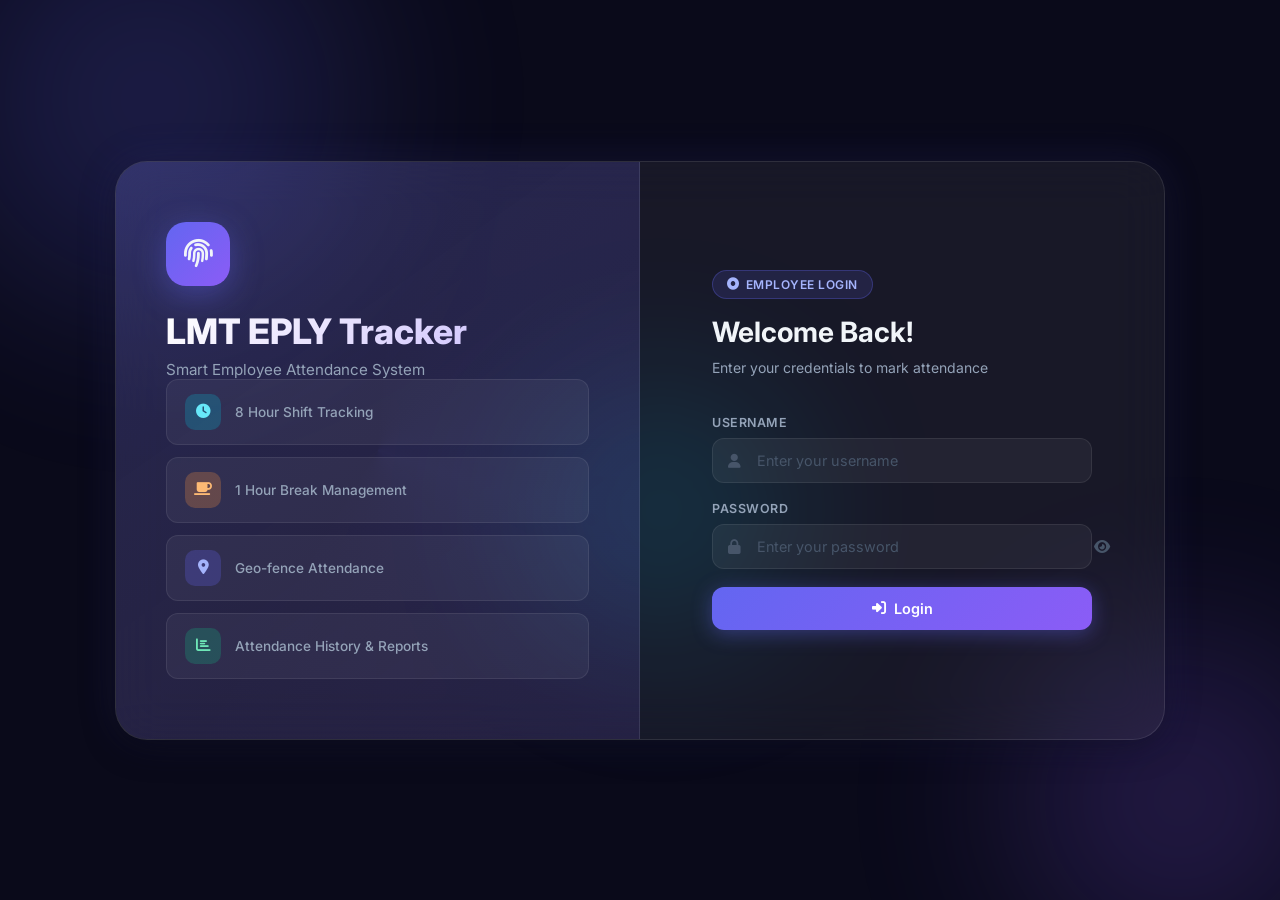
==== frontend/admin-panel.html @ 4c21ff65 "Initial commit" ====
<!DOCTYPE html>
<html lang="en">
<head>
    <meta charset="UTF-8">
    <meta name="viewport" content="width=device-width, initial-scale=1.0">
    <title>Admin Panel — LMT EPLY Tracker</title>
    <link rel="stylesheet" href="css/style.css">
    <link rel="stylesheet" href="https://cdnjs.cloudflare.com/ajax/libs/font-awesome/6.4.0/css/all.min.css">
</head>
<body class="dashboard-body">
<div class="bg-orbs"><div class="orb orb-1"></div><div class="orb orb-2"></div><div class="orb orb-3"></div></div>

<nav class="navbar">
    <div class="nav-brand">
        <div class="nav-brand-icon"><i class="fas fa-fingerprint"></i></div>
        <span>LMT EPLY Tracker</span>
    </div>
    <div class="nav-center" style="display:flex; gap:8px;">
        <a href="employee-view.html" class="nav-tab-btn">👤 My Attendance</a>
        <span class="nav-tab-btn active">⚙️ Admin Panel</span>
    </div>
    <div class="nav-right">
        <span id="adminNavName" style="color:#a5b4fc; font-size:0.85rem; font-weight:600;"></span>
        <button class="btn-logout" onclick="adminLogout()"><i class="fas fa-arrow-right-from-bracket"></i> Logout</button>
    </div>
</nav>

<div class="dashboard-container">

    <!-- Tabs -->
    <div class="tab-bar">
        <button class="tab-btn active" onclick="switchTab('live')"><i class="fas fa-circle-dot"></i> Live Attendance</button>
        <button class="tab-btn" onclick="switchTab('violations')"><i class="fas fa-triangle-exclamation"></i> Break Violations</button>
        <button class="tab-btn" onclick="switchTab('leaves')"><i class="fas fa-calendar-check"></i> Leave Requests</button>
        <button class="tab-btn" onclick="switchTab('office')"><i class="fas fa-location-dot"></i> Office Location</button>
    </div>

    <!-- ── LIVE ATTENDANCE ── -->
    <div id="tab-live" class="tab-content active">
        <div class="admin-summary-grid" id="liveSummary">
            <div class="admin-stat-card green"><div class="asn" id="livePresent">0</div><div class="asl">Present</div></div>
            <div class="admin-stat-card orange"><div class="asn" id="liveBreak">0</div><div class="asl">On Break</div></div>
            <div class="admin-stat-card red"><div class="asn" id="liveAbsent">0</div><div class="asl">Absent</div></div>
            <div class="admin-stat-card blue"><div class="asn" id="liveLeave">0</div><div class="asl">On Leave</div></div>
        </div>

        <div class="admin-sections">
            <div class="admin-section">
                <h4><span class="dot green"></span> Present (<span id="presentCount">0</span>)</h4>
                <div id="presentList" class="emp-list"></div>
            </div>
            <div class="admin-section">
                <h4><span class="dot orange"></span> On Break (<span id="breakCount">0</span>)</h4>
                <div id="breakList" class="emp-list"></div>
            </div>
            <div class="admin-section">
                <h4><span class="dot red"></span> Absent (<span id="absentCount">0</span>)</h4>
                <div id="absentList" class="emp-list"></div>
            </div>
        </div>
        <button class="btn-refresh" onclick="loadLive()"><i class="fas fa-rotate"></i> Refresh</button>
    </div>

    <!-- ── BREAK VIOLATIONS ── -->
    <div id="tab-violations" class="tab-content">
        <div style="display:flex; align-items:center; gap:12px; margin-bottom:20px; flex-wrap:wrap;">
            <label style="color:var(--text-muted); font-size:0.875rem;">Last:</label>
            <select id="violDays" onchange="loadViolations()" style="padding:8px 14px; background:var(--bg-card); border:1px solid var(--glass-border); border-radius:10px; color:var(--text); font-family:inherit;">
                <option value="7">7 days</option>
                <option value="15">15 days</option>
                <option value="30">30 days</option>
            </select>
            <span id="violCount" style="color:var(--text-muted); font-size:0.85rem;"></span>
        </div>
        <div id="violationsList"></div>
    </div>

    <!-- ── LEAVE REQUESTS ── -->
    <div id="tab-leaves" class="tab-content">
        <div style="display:flex; gap:10px; margin-bottom:20px; flex-wrap:wrap;">
            <button class="leave-filter-btn active" onclick="filterLeaves('pending', this)">Pending</button>
            <button class="leave-filter-btn" onclick="filterLeaves('approved', this)">Approved</button>
            <button class="leave-filter-btn" onclick="filterLeaves('rejected', this)">Rejected</button>
        </div>
        <div id="leavesList"></div>
    </div>

    <!-- ── OFFICE LOCATION ── -->
    <div id="tab-office" class="tab-content">
        <div class="office-form-card">
            <h3><i class="fas fa-location-dot" style="color:#a5b4fc;"></i> Office Location Set Karo</h3>
            <p style="color:var(--text-muted); font-size:0.875rem; margin-bottom:20px;">
                Employees sirf is location ke <strong>100 meter</strong> ke andar login kar payenge.
            </p>
            <div id="currentOffice" style="margin-bottom:20px;"></div>
            <div class="input-group">
                <label class="input-label">Office Name</label>
                <div class="input-wrap"><i class="fas fa-building"></i><input type="text" id="officeName" value="Main Office"></div>
            </div>
            <div style="display:grid; grid-template-columns:1fr 1fr; gap:14px;">
                <div class="input-group">
                    <label class="input-label">Latitude</label>
                    <div class="input-wrap"><i class="fas fa-map-pin"></i><input type="number" step="any" id="officeLat" placeholder="28.6139"></div>
                </div>
                <div class="input-group">
                    <label class="input-label">Longitude</label>
                    <div class="input-wrap"><i class="fas fa-map-pin"></i><input type="number" step="any" id="officeLon" placeholder="77.2090"></div>
                </div>
            </div>
            <div class="input-group">
                <label class="input-label">Radius (meters)</label>
                <div class="input-wrap"><i class="fas fa-circle-dot"></i><input type="number" id="officeRadius" value="100"></div>
            </div>
            <div style="display:flex; gap:12px; flex-wrap:wrap;">
                <button class="btn-primary" style="width:auto; padding:12px 24px;" onclick="useMyLocation()">
                    <i class="fas fa-location-crosshairs"></i> Meri Location Use Karo
                </button>
                <button class="btn-primary" style="width:auto; padding:12px 24px; background:linear-gradient(135deg,#10b981,#059669);" onclick="saveOffice()">
                    <i class="fas fa-floppy-disk"></i> Save Karo
                </button>
            </div>
        </div>
    </div>

</div>

<script src="js/app.js"></script>
<script>
window.addEventListener('DOMContentLoaded', async () => {
    try {
        const auth = await apiCall('/auth/check/');
        if (!auth.authenticated) {
            window.location.href = 'login.html';
            return;
        }
        if (!auth.is_admin) {
            window.location.href = 'dashboard.html';
            return;
        }
        // Show admin name in navbar
        const navName = document.getElementById('adminNavName');
        if (navName) navName.textContent = auth.user.name || 'Admin';
        
        loadLive();
        loadOffice();
    } catch (e) {
        console.error('Admin panel init error:', e);
        window.location.href = 'login.html';
    }
});

function switchTab(name, clickedBtn) {
    document.querySelectorAll('.tab-btn').forEach(b => b.classList.remove('active'));
    document.querySelectorAll('.tab-content').forEach(c => c.classList.remove('active'));
    document.getElementById(`tab-${name}`).classList.add('active');
    clickedBtn.classList.add('active');
    if (name === 'violations') loadViolations();
    if (name === 'leaves') loadLeaves('pending');
}

// ── LIVE ──────────────────────────────────────────────────────────────────────
async function loadLive() {
    try {
        const d = await apiCall('/attendance/live/');
        document.getElementById('livePresent').textContent = d.summary.present;
        document.getElementById('liveBreak').textContent   = d.summary.on_break;
        document.getElementById('liveAbsent').textContent  = d.summary.absent;
        document.getElementById('liveLeave').textContent   = d.summary.on_leave;

        renderEmpList('presentList', 'presentCount', d.present, 'present');
        renderEmpList('breakList',   'breakCount',   d.on_break, 'break');
        renderEmpList('absentList',  'absentCount',  d.absent,  'absent');
    } catch (e) { showToast('Live data load failed.', 'error'); }
}

function renderEmpList(listId, countId, arr, type) {
    document.getElementById(countId).textContent = arr.length;
    const el = document.getElementById(listId);
    if (!arr.length) { el.innerHTML = '<div class="emp-empty">Koi nahi</div>'; return; }
    el.innerHTML = arr.map(e => `
        <div class="emp-chip">
            <div class="emp-avatar">${e.name.charAt(0)}</div>
            <div class="emp-info">
                <span class="emp-name">${e.name}</span>
                <span class="emp-meta">${e.employee_id} · ${e.department || '—'}</span>
            </div>
            ${type === 'present' ? `<span class="emp-time">${e.login_time}</span>` : ''}
            ${type === 'break' ? `<span class="emp-time" style="color:#fdba74;">${e.break_type === 'geo' ? '📍 Geo' : '✋ Manual'}</span>` : ''}
            ${e.break_violation ? `<span class="viol-tag">+${e.violation_minutes}m</span>` : ''}
        </div>
    `).join('');
}

// ── VIOLATIONS ────────────────────────────────────────────────────────────────
async function loadViolations() {
    const days = document.getElementById('violDays').value;
    try {
        const d = await apiCall(`/violations/?days=${days}`);
        document.getElementById('violCount').textContent = `${d.total} violations found`;
        const el = document.getElementById('violationsList');
        if (!d.violations.length) {
            el.innerHTML = '<div class="empty-state"><i class="fas fa-check-circle"></i><p>Koi violation nahi!</p></div>';
            return;
        }
        el.innerHTML = d.violations.map(v => `
            <div class="viol-card">
                <div class="viol-header">
                    <div>
                        <span class="viol-name">${v.employee}</span>
                        <span class="viol-meta">${v.employee_id} · ${v.department}</span>
                    </div>
                    <div style="text-align:right;">
                        <div class="viol-date">${new Date(v.date).toLocaleDateString('en-IN',{day:'2-digit',month:'short'})}</div>
                        <div class="viol-excess">+${v.excess_minutes} min extra</div>
                    </div>
                </div>
                <div class="viol-breaks">
                    ${v.breaks.map(b => `
                        <span class="break-chip ${b.type === 'geo' ? 'geo' : ''}">
                            ${b.start} – ${b.end} (${Math.round(b.duration)}m) ${b.type === 'geo' ? '📍' : '✋'}
                        </span>
                    `).join('')}
                </div>
            </div>
        `).join('');
    } catch { showToast('Violations load failed.', 'error'); }
}

// ── LEAVES ────────────────────────────────────────────────────────────────────
async function loadLeaves(status) {
    try {
        const d = await apiCall(`/leave/admin/?status=${status}`);
        const el = document.getElementById('leavesList');
        if (!d.leaves.length) {
            el.innerHTML = '<div class="empty-state"><i class="fas fa-calendar-xmark"></i><p>Koi leave request nahi.</p></div>';
            return;
        }
        el.innerHTML = d.leaves.map(l => `
            <div class="leave-admin-card">
                <div class="leave-admin-info">
                    <div class="emp-avatar">${l.employee.charAt(0)}</div>
                    <div>
                        <div class="emp-name">${l.employee} <span style="color:var(--text-dim); font-size:0.78rem;">${l.employee_id}</span></div>
                        <div class="emp-meta">${l.department} · Applied: ${l.applied_on}</div>
                    </div>
                </div>
                <div class="leave-admin-details">
                    <span class="leave-type-badge">${{casual:'Casual',sick:'Sick',earned:'Earned',unpaid:'Unpaid'}[l.leave_type]}</span>
                    <span class="leave-dates">${l.from_date} → ${l.to_date} (${l.total_days}d)</span>
                    <span class="leave-reason">"${l.reason}"</span>
                </div>
                ${status === 'pending' ? `
                <div class="leave-admin-actions">
                    <button class="btn-approve" onclick="actionLeave(${l.id}, 'approved')"><i class="fas fa-check"></i> Approve</button>
                    <button class="btn-reject"  onclick="actionLeave(${l.id}, 'rejected')"><i class="fas fa-xmark"></i> Reject</button>
                </div>` : `<span class="badge badge-${l.status === 'approved' ? 'present' : 'absent'}">${l.status}</span>`}
            </div>
        `).join('');
    } catch { showToast('Leaves load failed.', 'error'); }
}

function filterLeaves(status, btn) {
    document.querySelectorAll('.leave-filter-btn').forEach(b => b.classList.remove('active'));
    btn.classList.add('active');
    loadLeaves(status);
}

async function actionLeave(id, action) {
    try {
        await apiCall(`/leave/${id}/action/`, 'POST', { action });
        showToast(`Leave ${action}!`, action === 'approved' ? 'success' : 'warning');
        loadLeaves('pending');
    } catch (e) { showToast(e.error || 'Action failed.', 'error'); }
}

// ── OFFICE ────────────────────────────────────────────────────────────────────
async function loadOffice() {
    try {
        const d = await apiCall('/geo/office/');
        if (d.office) {
            document.getElementById('currentOffice').innerHTML = `
                <div class="current-office-info">
                    <i class="fas fa-location-dot"></i>
                    <span><strong>${d.office.name}</strong> — ${d.office.latitude.toFixed(4)}, ${d.office.longitude.toFixed(4)} (${d.office.radius_meters}m)</span>
                </div>`;
            document.getElementById('officeLat').value = d.office.latitude;
            document.getElementById('officeLon').value = d.office.longitude;
            document.getElementById('officeRadius').value = d.office.radius_meters;
            document.getElementById('officeName').value = d.office.name;
        }
    } catch {}
}

async function useMyLocation() {
    try {
        const pos = await getPosition();
        document.getElementById('officeLat').value = pos.coords.latitude.toFixed(6);
        document.getElementById('officeLon').value = pos.coords.longitude.toFixed(6);
        showToast('📍 Current location set!', 'success');
    } catch { showToast('GPS permission do.', 'error'); }
}

async function saveOffice() {
    const payload = {
        name: document.getElementById('officeName').value,
        latitude: document.getElementById('officeLat').value,
        longitude: document.getElementById('officeLon').value,
        radius_meters: document.getElementById('officeRadius').value,
    };
    if (!payload.latitude || !payload.longitude) { showToast('Coordinates required!', 'error'); return; }
    try {
        await apiCall('/geo/office/', 'POST', payload);
        showToast('Office location saved!', 'success');
        loadOffice();
    } catch (e) { showToast(e.error || 'Save failed.', 'error'); }
}

async function adminLogout() {
    await apiCall('/auth/logout/', 'POST').catch(() => {});
    window.location.href = 'login.html';
}
</script>
</body>
</html>
---- frontend/css/style.css ----
/* ─────────────────────────────────────────
   ROOT VARIABLES & RESET
───────────────────────────────────────── */
@import url('https://fonts.googleapis.com/css2?family=Inter:wght@300;400;500;600;700;800&display=swap');

* {
    margin: 0;
    padding: 0;
    box-sizing: border-box;
}

:root {
    --primary: #6366f1;
    --primary-glow: rgba(99,102,241,0.4);
    --secondary: #8b5cf6;
    --accent: #06b6d4;
    --success: #10b981;
    --warning: #f59e0b;
    --danger: #f43f5e;
    --orange: #fb923c;

    --bg-dark: #0a0a1a;
    --bg-card: rgba(255,255,255,0.04);
    --bg-card-hover: rgba(255,255,255,0.07);
    --glass: rgba(255,255,255,0.06);
    --glass-border: rgba(255,255,255,0.1);

    --text: #f1f5f9;
    --text-muted: #94a3b8;
    --text-dim: #475569;

    --radius: 16px;
    --radius-lg: 24px;
    --radius-xl: 32px;
    --shadow-glow: 0 0 40px rgba(99,102,241,0.15);
    --shadow-card: 0 8px 32px rgba(0,0,0,0.4);
    --transition: all 0.3s cubic-bezier(0.4,0,0.2,1);
}

body {
    font-family: 'Inter', sans-serif;
    background: var(--bg-dark);
    color: var(--text);
    min-height: 100vh;
    overflow-x: hidden;
}

/* ─────────────────────────────────────────
   ANIMATED BACKGROUND
───────────────────────────────────────── */
.bg-orbs {
    position: fixed;
    inset: 0;
    pointer-events: none;
    z-index: 0;
    overflow: hidden;
}

.orb {
    position: absolute;
    border-radius: 50%;
    filter: blur(80px);
    opacity: 0.25;
    animation: drift 12s ease-in-out infinite alternate;
}

.orb-1 {
    width: 500px; height: 500px;
    background: radial-gradient(circle, #6366f1, transparent);
    top: -150px; left: -100px;
    animation-delay: 0s;
}
.orb-2 {
    width: 400px; height: 400px;
    background: radial-gradient(circle, #8b5cf6, transparent);
    bottom: -100px; right: -100px;
    animation-delay: 3s;
}
.orb-3 {
    width: 300px; height: 300px;
    background: radial-gradient(circle, #06b6d4, transparent);
    top: 40%; left: 40%;
    animation-delay: 6s;
}

@keyframes drift {
    0%   { transform: translate(0, 0) scale(1); }
    100% { transform: translate(30px, 40px) scale(1.1); }
}


/* ─────────────────────────────────────────
   LOGIN PAGE
───────────────────────────────────────── */
.login-body {
    display: flex;
    align-items: center;
    justify-content: center;
    min-height: 100vh;
    padding: 20px;
    position: relative;
}

.login-wrapper {
    position: relative;
    z-index: 1;
    width: 100%;
    max-width: 1050px;
    display: grid;
    grid-template-columns: 1fr 1fr;
    gap: 0;
    background: var(--glass);
    border: 1px solid var(--glass-border);
    border-radius: var(--radius-xl);
    overflow: hidden;
    backdrop-filter: blur(24px);
    box-shadow: var(--shadow-card), var(--shadow-glow);
}

/* Left Panel */
.login-left {
    padding: 60px 50px;
    background: linear-gradient(145deg, rgba(99,102,241,0.2), rgba(139,92,246,0.1));
    border-right: 1px solid var(--glass-border);
    display: flex;
    flex-direction: column;
    justify-content: space-between;
    position: relative;
    overflow: hidden;
}

.login-left::before {
    content: '';
    position: absolute;
    top: -50%;
    left: -50%;
    width: 200%;
    height: 200%;
    background: conic-gradient(from 0deg, transparent 0%, rgba(99,102,241,0.05) 30%, transparent 60%);
    animation: rotate 20s linear infinite;
}

@keyframes rotate {
    to { transform: rotate(360deg); }
}

.brand-section {
    position: relative;
    z-index: 1;
}

.brand-logo {
    width: 64px;
    height: 64px;
    background: linear-gradient(135deg, var(--primary), var(--secondary));
    border-radius: 20px;
    display: flex;
    align-items: center;
    justify-content: center;
    font-size: 1.8rem;
    margin-bottom: 24px;
    box-shadow: 0 8px 32px var(--primary-glow);
}

.brand-section h1 {
    font-size: 2.2rem;
    font-weight: 800;
    background: linear-gradient(135deg, #fff 0%, #c4b5fd 100%);
    -webkit-background-clip: text;
    -webkit-text-fill-color: transparent;
    background-clip: text;
    margin-bottom: 8px;
}

.brand-section p {
    color: var(--text-muted);
    font-size: 0.95rem;
}

.features-list {
    position: relative;
    z-index: 1;
    display: flex;
    flex-direction: column;
    gap: 12px;
}

.feature-chip {
    display: flex;
    align-items: center;
    gap: 14px;
    padding: 14px 18px;
    background: rgba(255,255,255,0.05);
    border: 1px solid rgba(255,255,255,0.08);
    border-radius: 12px;
    transition: var(--transition);
}

.feature-chip:hover {
    background: rgba(255,255,255,0.09);
    border-color: rgba(99,102,241,0.4);
    transform: translateX(4px);
}

.feature-chip-icon {
    width: 36px;
    height: 36px;
    border-radius: 10px;
    display: flex;
    align-items: center;
    justify-content: center;
    font-size: 0.9rem;
    flex-shrink: 0;
}

.ic-purple { background: rgba(99,102,241,0.25); color: #a5b4fc; }
.ic-cyan   { background: rgba(6,182,212,0.25);  color: #67e8f9; }
.ic-orange { background: rgba(251,146,60,0.25); color: #fdba74; }
.ic-green  { background: rgba(16,185,129,0.25); color: #6ee7b7; }

.feature-chip span {
    font-size: 0.85rem;
    color: var(--text-muted);
    font-weight: 500;
}

/* Right Panel */
.login-right {
    padding: 60px 50px;
    display: flex;
    align-items: center;
    justify-content: center;
}

.login-box {
    width: 100%;
    max-width: 380px;
}

.login-header {
    margin-bottom: 36px;
}

.login-header .step-badge {
    display: inline-flex;
    align-items: center;
    gap: 6px;
    padding: 6px 14px;
    background: rgba(99,102,241,0.15);
    border: 1px solid rgba(99,102,241,0.3);
    border-radius: 20px;
    font-size: 0.75rem;
    color: #a5b4fc;
    font-weight: 600;
    text-transform: uppercase;
    letter-spacing: 0.5px;
    margin-bottom: 16px;
}

.login-header h2 {
    font-size: 1.75rem;
    font-weight: 700;
    color: var(--text);
    margin-bottom: 8px;
}

.login-header p {
    color: var(--text-muted);
    font-size: 0.875rem;
    line-height: 1.6;
}

/* Steps */
.step { display: none; }
.step.active { display: block; }

/* Input Groups */
.input-group {
    margin-bottom: 18px;
}

.input-label {
    display: block;
    font-size: 0.78rem;
    font-weight: 600;
    color: var(--text-muted);
    margin-bottom: 8px;
    text-transform: uppercase;
    letter-spacing: 0.5px;
}

.input-wrap {
    position: relative;
}

.input-wrap i {
    position: absolute;
    left: 16px;
    top: 50%;
    transform: translateY(-50%);
    color: var(--text-dim);
    font-size: 0.9rem;
    z-index: 1;
}

.input-wrap input {
    width: 100%;
    padding: 13px 16px 13px 44px;
    background: rgba(255,255,255,0.05);
    border: 1px solid rgba(255,255,255,0.08);
    border-radius: 12px;
    font-family: 'Inter', sans-serif;
    font-size: 0.9rem;
    color: var(--text);
    outline: none;
    transition: var(--transition);
}

.input-wrap input::placeholder { color: var(--text-dim); }

.input-wrap input:focus {
    border-color: rgba(99,102,241,0.6);
    background: rgba(99,102,241,0.08);
    box-shadow: 0 0 0 3px rgba(99,102,241,0.1);
}

.toggle-pass {
    position: absolute;
    right: 14px;
    top: 50%;
    transform: translateY(-50%);
    background: none;
    border: none;
    cursor: pointer;
    color: var(--text-dim);
    font-size: 0.9rem;
    z-index: 1;
    transition: color 0.2s;
}
.toggle-pass:hover { color: var(--text-muted); }

/* Buttons */
.btn-primary {
    width: 100%;
    padding: 13px;
    background: linear-gradient(135deg, var(--primary), var(--secondary));
    color: white;
    border: none;
    border-radius: 12px;
    font-family: 'Inter', sans-serif;
    font-size: 0.9rem;
    font-weight: 600;
    cursor: pointer;
    transition: var(--transition);
    display: flex;
    align-items: center;
    justify-content: center;
    gap: 8px;
    box-shadow: 0 4px 20px var(--primary-glow);
}

.btn-primary:hover {
    transform: translateY(-2px);
    box-shadow: 0 8px 30px var(--primary-glow);
}

.btn-primary:disabled {
    opacity: 0.4;
    cursor: not-allowed;
    transform: none;
    box-shadow: none;
}

.btn-secondary {
    padding: 12px 22px;
    background: rgba(255,255,255,0.05);
    color: var(--text-muted);
    border: 1px solid rgba(255,255,255,0.1);
    border-radius: 12px;
    font-family: 'Inter', sans-serif;
    font-size: 0.875rem;
    font-weight: 500;
    cursor: pointer;
    transition: var(--transition);
    display: flex;
    align-items: center;
    gap: 8px;
}

.btn-secondary:hover {
    background: rgba(255,255,255,0.09);
    color: var(--text);
}

.btn-danger {
    padding: 12px 22px;
    background: linear-gradient(135deg, var(--danger), #e11d48);
    color: white;
    border: none;
    border-radius: 12px;
    font-family: 'Inter', sans-serif;
    font-size: 0.875rem;
    font-weight: 600;
    cursor: pointer;
    transition: var(--transition);
    display: flex;
    align-items: center;
    gap: 8px;
    box-shadow: 0 4px 20px rgba(244,63,94,0.3);
}

.btn-danger:hover {
    transform: translateY(-2px);
    box-shadow: 0 8px 30px rgba(244,63,94,0.4);
}

/* Face Section */
.face-verify-section h3 {
    font-size: 1rem;
    font-weight: 600;
    margin-bottom: 6px;
    color: var(--text);
}
.face-verify-section > p {
    color: var(--text-muted);
    font-size: 0.82rem;
    margin-bottom: 18px;
}

.camera-container {
    position: relative;
    width: 100%;
    max-width: 320px;
    margin: 0 auto 14px;
    border-radius: var(--radius);
    overflow: hidden;
    background: #000;
    border: 1px solid var(--glass-border);
    box-shadow: 0 0 30px rgba(99,102,241,0.2);
}

#video {
    width: 100%;
    display: block;
    border-radius: var(--radius);
}

.face-overlay {
    position: absolute;
    top: 0; left: 0;
    width: 100%; height: 100%;
}

.camera-frame {
    position: absolute;
    inset: 0;
    pointer-events: none;
}

.corner {
    position: absolute;
    width: 22px; height: 22px;
    border-color: var(--primary);
    border-style: solid;
}
.corner.tl { top: 12px; left: 12px; border-width: 3px 0 0 3px; border-radius: 4px 0 0 0; }
.corner.tr { top: 12px; right: 12px; border-width: 3px 3px 0 0; border-radius: 0 4px 0 0; }
.corner.bl { bottom: 12px; left: 12px; border-width: 0 0 3px 3px; border-radius: 0 0 0 4px; }
.corner.br { bottom: 12px; right: 12px; border-width: 0 3px 3px 0; border-radius: 0 0 4px 0; }

.face-status {
    text-align: center;
    font-size: 0.82rem;
    padding: 10px 14px;
    border-radius: 10px;
    background: rgba(255,255,255,0.04);
    border: 1px solid rgba(255,255,255,0.08);
    color: var(--text-muted);
    margin-bottom: 14px;
}

.face-status.success {
    background: rgba(16,185,129,0.1);
    border-color: rgba(16,185,129,0.3);
    color: #6ee7b7;
}

.face-status.error {
    background: rgba(244,63,94,0.1);
    border-color: rgba(244,63,94,0.3);
    color: #fda4af;
}

.face-actions {
    display: flex;
    gap: 10px;
}
.face-actions .btn-primary { flex: 1; }

/* Loading */
.loading-screen {
    text-align: center;
    padding: 50px 0;
}

.spinner-large {
    width: 52px; height: 52px;
    border: 3px solid rgba(99,102,241,0.15);
    border-top: 3px solid var(--primary);
    border-radius: 50%;
    animation: spin 0.8s linear infinite;
    margin: 0 auto 18px;
}

@keyframes spin { to { transform: rotate(360deg); } }

/* Error Message */
.error-msg {
    margin-top: 14px;
    padding: 12px 16px;
    background: rgba(244,63,94,0.1);
    border: 1px solid rgba(244,63,94,0.25);
    color: #fda4af;
    border-radius: 10px;
    font-size: 0.82rem;
    display: flex;
    align-items: center;
    gap: 10px;
}


/* ─────────────────────────────────────────
   DASHBOARD
───────────────────────────────────────── */
.dashboard-body {
    background: var(--bg-dark);
    min-height: 100vh;
    position: relative;
}

/* Navbar */
.navbar {
    position: sticky;
    top: 0;
    z-index: 100;
    height: 68px;
    padding: 0 28px;
    display: flex;
    align-items: center;
    justify-content: space-between;
    background: rgba(10,10,26,0.8);
    border-bottom: 1px solid var(--glass-border);
    backdrop-filter: blur(20px);
}

.nav-brand {
    display: flex;
    align-items: center;
    gap: 10px;
    font-size: 1.2rem;
    font-weight: 800;
}

.nav-brand-icon {
    width: 36px; height: 36px;
    background: linear-gradient(135deg, var(--primary), var(--secondary));
    border-radius: 10px;
    display: flex;
    align-items: center;
    justify-content: center;
    font-size: 0.95rem;
    box-shadow: 0 4px 12px var(--primary-glow);
}

.nav-brand span {
    background: linear-gradient(135deg, #fff, #c4b5fd);
    -webkit-background-clip: text;
    -webkit-text-fill-color: transparent;
    background-clip: text;
}

.nav-center {
    display: flex;
    flex-direction: column;
    align-items: center;
    gap: 1px;
}

.nav-date {
    font-size: 0.72rem;
    color: var(--text-dim);
    font-weight: 500;
}

.nav-time {
    font-size: 1.05rem;
    font-weight: 700;
    color: var(--text);
    font-variant-numeric: tabular-nums;
}

.nav-right {
    display: flex;
    align-items: center;
    gap: 16px;
}

.nav-employee {
    display: flex;
    align-items: center;
    gap: 10px;
}

.avatar {
    width: 38px; height: 38px;
    background: linear-gradient(135deg, var(--primary), var(--secondary));
    border-radius: 50%;
    display: flex;
    align-items: center;
    justify-content: center;
    font-size: 0.85rem;
    color: white;
    font-weight: 700;
    box-shadow: 0 0 0 2px rgba(99,102,241,0.3);
}

.nav-info { display: flex; flex-direction: column; }
.nav-name { font-size: 0.85rem; font-weight: 600; color: var(--text); }
.nav-dept { font-size: 0.72rem; color: var(--text-dim); }

.btn-logout {
    padding: 7px 18px;
    background: rgba(244,63,94,0.1);
    color: #fda4af;
    border: 1px solid rgba(244,63,94,0.25);
    border-radius: 10px;
    font-family: 'Inter', sans-serif;
    font-size: 0.8rem;
    font-weight: 600;
    cursor: pointer;
    transition: var(--transition);
    display: flex;
    align-items: center;
    gap: 7px;
}

.btn-logout:hover {
    background: rgba(244,63,94,0.2);
    border-color: rgba(244,63,94,0.4);
    color: #fff;
}

/* Dashboard Container */
.dashboard-container {
    max-width: 1280px;
    margin: 0 auto;
    padding: 28px 28px 40px;
    position: relative;
    z-index: 1;
}

/* Welcome Banner */
.welcome-banner {
    background: linear-gradient(135deg, rgba(99,102,241,0.2), rgba(139,92,246,0.1));
    border: 1px solid rgba(99,102,241,0.2);
    border-radius: var(--radius-lg);
    padding: 24px 30px;
    display: flex;
    justify-content: space-between;
    align-items: center;
    margin-bottom: 24px;
    backdrop-filter: blur(10px);
    overflow: hidden;
    position: relative;
}

.welcome-banner::before {
    content: '';
    position: absolute;
    top: -40px; right: -40px;
    width: 160px; height: 160px;
    background: radial-gradient(circle, rgba(99,102,241,0.2), transparent 70%);
    border-radius: 50%;
}

.welcome-text h2 {
    font-size: 1.4rem;
    font-weight: 700;
    background: linear-gradient(135deg, #fff, #c4b5fd);
    -webkit-background-clip: text;
    -webkit-text-fill-color: transparent;
    background-clip: text;
    margin-bottom: 4px;
}

.welcome-text p {
    color: var(--text-muted);
    font-size: 0.875rem;
}

.shift-badge {
    display: flex;
    align-items: center;
    gap: 8px;
    padding: 10px 18px;
    background: rgba(255,255,255,0.06);
    border: 1px solid rgba(255,255,255,0.1);
    border-radius: 12px;
    font-size: 0.82rem;
    color: var(--text-muted);
    font-weight: 500;
    white-space: nowrap;
}

.shift-badge i { color: #a5b4fc; }

/* Stats Grid */
.stats-grid {
    display: grid;
    grid-template-columns: repeat(4, 1fr);
    gap: 16px;
    margin-bottom: 24px;
}

.stat-card {
    background: var(--bg-card);
    border: 1px solid var(--glass-border);
    border-radius: var(--radius);
    padding: 20px;
    display: flex;
    align-items: center;
    gap: 14px;
    backdrop-filter: blur(12px);
    transition: var(--transition);
    cursor: default;
}

.stat-card:hover {
    background: var(--bg-card-hover);
    border-color: rgba(99,102,241,0.25);
    transform: translateY(-3px);
    box-shadow: 0 8px 30px rgba(0,0,0,0.3);
}

.stat-icon {
    width: 48px; height: 48px;
    border-radius: 14px;
    display: flex;
    align-items: center;
    justify-content: center;
    font-size: 1.15rem;
    flex-shrink: 0;
}

.stat-icon.green  { background: rgba(16,185,129,0.15); color: #6ee7b7; }
.stat-icon.blue   { background: rgba(59,130,246,0.15); color: #93c5fd; }
.stat-icon.orange { background: rgba(251,146,60,0.15); color: #fdba74; }
.stat-icon.purple { background: rgba(139,92,246,0.15); color: #c4b5fd; }

.stat-info { display: flex; flex-direction: column; gap: 3px; }
.stat-label { font-size: 0.72rem; color: var(--text-dim); font-weight: 600; text-transform: uppercase; letter-spacing: 0.5px; }
.stat-value { font-size: 1.2rem; font-weight: 700; color: var(--text); }

/* Main Panel */
.main-panel {
    display: grid;
    grid-template-columns: 420px 1fr;
    gap: 20px;
}

/* Timer Card */
.timer-card {
    background: var(--bg-card);
    border: 1px solid var(--glass-border);
    border-radius: var(--radius-lg);
    padding: 28px;
    backdrop-filter: blur(12px);
}

.card-header {
    display: flex;
    align-items: center;
    gap: 10px;
    margin-bottom: 24px;
}

.card-header-icon {
    width: 32px; height: 32px;
    background: rgba(99,102,241,0.15);
    border-radius: 9px;
    display: flex;
    align-items: center;
    justify-content: center;
    color: #a5b4fc;
    font-size: 0.85rem;
}

.card-header h3 {
    font-size: 0.9rem;
    font-weight: 600;
    color: var(--text-muted);
}

/* Big Timer */
.big-timer {
    font-size: 3.2rem;
    font-weight: 800;
    text-align: center;
    letter-spacing: 4px;
    margin-bottom: 28px;
    font-variant-numeric: tabular-nums;
    background: linear-gradient(135deg, #fff 0%, #c4b5fd 100%);
    -webkit-background-clip: text;
    -webkit-text-fill-color: transparent;
    background-clip: text;
    text-shadow: none;
}

/* Progress */
.progress-section { margin-bottom: 18px; }

.progress-label {
    display: flex;
    justify-content: space-between;
    font-size: 0.75rem;
    color: var(--text-dim);
    margin-bottom: 7px;
    font-weight: 500;
}

.progress-label span:last-child { color: var(--text-muted); font-weight: 600; }

.progress-track {
    height: 8px;
    background: rgba(255,255,255,0.06);
    border-radius: 20px;
    overflow: hidden;
}

.progress-track.thin { height: 5px; }

.progress-fill {
    height: 100%;
    background: linear-gradient(90deg, var(--primary), var(--secondary));
    border-radius: 20px;
    transition: width 1s ease;
    position: relative;
}

.progress-fill::after {
    content: '';
    position: absolute;
    right: 0; top: 0; bottom: 0;
    width: 6px;
    background: white;
    border-radius: 50%;
    opacity: 0.8;
}

.progress-fill.orange {
    background: linear-gradient(90deg, var(--warning), var(--orange));
}

.progress-milestones {
    display: flex;
    justify-content: space-between;
    font-size: 0.68rem;
    color: var(--text-dim);
    margin-top: 5px;
}

/* Break Banner */
.break-banner {
    background: rgba(251,146,60,0.1);
    border: 1px solid rgba(251,146,60,0.25);
    color: #fdba74;
    padding: 12px 16px;
    border-radius: 12px;
    display: flex;
    align-items: center;
    gap: 10px;
    font-size: 0.85rem;
    font-weight: 500;
    margin-bottom: 18px;
    animation: pulse-border 2s infinite;
}

@keyframes pulse-border {
    0%, 100% { border-color: rgba(251,146,60,0.25); }
    50% { border-color: rgba(251,146,60,0.6); }
}

/* Action Buttons */
.action-buttons { display: flex; gap: 10px; }

.btn-break-start {
    flex: 1;
    padding: 12px;
    background: linear-gradient(135deg, rgba(251,146,60,0.2), rgba(245,158,11,0.15));
    color: #fdba74;
    border: 1px solid rgba(251,146,60,0.3);
    border-radius: 12px;
    font-family: 'Inter', sans-serif;
    font-size: 0.875rem;
    font-weight: 600;
    cursor: pointer;
    transition: var(--transition);
    display: flex;
    align-items: center;
    justify-content: center;
    gap: 8px;
}

.btn-break-start:hover {
    background: linear-gradient(135deg, rgba(251,146,60,0.3), rgba(245,158,11,0.25));
    border-color: rgba(251,146,60,0.5);
    transform: translateY(-2px);
}

.btn-break-end {
    flex: 1;
    padding: 12px;
    background: linear-gradient(135deg, rgba(16,185,129,0.2), rgba(5,150,105,0.15));
    color: #6ee7b7;
    border: 1px solid rgba(16,185,129,0.3);
    border-radius: 12px;
    font-family: 'Inter', sans-serif;
    font-size: 0.875rem;
    font-weight: 600;
    cursor: pointer;
    transition: var(--transition);
    display: flex;
    align-items: center;
    justify-content: center;
    gap: 8px;
}

.btn-break-end:hover {
    background: linear-gradient(135deg, rgba(16,185,129,0.3), rgba(5,150,105,0.25));
    border-color: rgba(16,185,129,0.5);
    transform: translateY(-2px);
}

/* History Card */
.history-card {
    background: var(--bg-card);
    border: 1px solid var(--glass-border);
    border-radius: var(--radius-lg);
    padding: 28px;
    backdrop-filter: blur(12px);
    display: flex;
    flex-direction: column;
}

.history-table-wrapper {
    overflow-x: auto;
    overflow-y: auto;
    max-height: 400px;
    margin-top: 4px;
    flex: 1;
}

.history-table {
    width: 100%;
    border-collapse: collapse;
    font-size: 0.85rem;
}

.history-table thead th {
    padding: 10px 14px;
    text-align: left;
    background: rgba(255,255,255,0.03);
    color: var(--text-dim);
    font-weight: 600;
    font-size: 0.72rem;
    text-transform: uppercase;
    letter-spacing: 0.5px;
    position: sticky;
    top: 0;
    z-index: 1;
    border-bottom: 1px solid var(--glass-border);
}

.history-table tbody td {
    padding: 12px 14px;
    border-bottom: 1px solid rgba(255,255,255,0.04);
    color: var(--text-muted);
}

.history-table tbody tr:hover td {
    background: rgba(255,255,255,0.03);
    color: var(--text);
}

.loading-row {
    text-align: center;
    color: var(--text-dim);
    padding: 30px !important;
}

/* Badges */
.badge {
    padding: 4px 10px;
    border-radius: 20px;
    font-size: 0.72rem;
    font-weight: 600;
    display: inline-block;
}

.badge-present  { background: rgba(16,185,129,0.15); color: #6ee7b7; border: 1px solid rgba(16,185,129,0.25); }
.badge-absent   { background: rgba(244,63,94,0.15);  color: #fda4af; border: 1px solid rgba(244,63,94,0.25); }
.badge-half_day { background: rgba(245,158,11,0.15); color: #fcd34d; border: 1px solid rgba(245,158,11,0.25); }

/* Modal */
.modal {
    position: fixed;
    inset: 0;
    background: rgba(0,0,0,0.7);
    display: flex;
    align-items: center;
    justify-content: center;
    z-index: 1000;
    backdrop-filter: blur(8px);
}

.modal-box {
    background: #0f0f23;
    border: 1px solid var(--glass-border);
    border-radius: var(--radius-lg);
    padding: 40px;
    max-width: 420px;
    width: 90%;
    text-align: center;
    box-shadow: var(--shadow-card), var(--shadow-glow);
    animation: modal-in 0.25s cubic-bezier(0.34,1.56,0.64,1);
}

@keyframes modal-in {
    from { transform: scale(0.85); opacity: 0; }
    to   { transform: scale(1); opacity: 1; }
}

.modal-icon {
    width: 64px; height: 64px;
    background: rgba(244,63,94,0.15);
    color: #fda4af;
    border: 1px solid rgba(244,63,94,0.25);
    border-radius: 50%;
    display: flex;
    align-items: center;
    justify-content: center;
    font-size: 1.6rem;
    margin: 0 auto 20px;
}

.modal-icon.success {
    background: rgba(16,185,129,0.15);
    color: #6ee7b7;
    border-color: rgba(16,185,129,0.25);
}

.modal-box h3 {
    font-size: 1.2rem;
    font-weight: 700;
    color: var(--text);
    margin-bottom: 8px;
}

.modal-box p {
    color: var(--text-muted);
    margin-bottom: 24px;
    font-size: 0.875rem;
}

.modal-actions {
    display: flex;
    gap: 10px;
    justify-content: center;
}

/* Summary */
.summary-content {
    background: rgba(255,255,255,0.03);
    border: 1px solid var(--glass-border);
    border-radius: var(--radius);
    padding: 16px;
    margin-bottom: 24px;
    text-align: left;
}

.summary-row {
    display: flex;
    justify-content: space-between;
    padding: 8px 0;
    border-bottom: 1px solid rgba(255,255,255,0.05);
    font-size: 0.875rem;
}

.summary-row:last-child { border-bottom: none; }
.summary-row .label { color: var(--text-dim); }
.summary-row .value { font-weight: 600; color: var(--text); }

/* Scrollbar */
::-webkit-scrollbar { width: 5px; height: 5px; }
::-webkit-scrollbar-track { background: transparent; }
::-webkit-scrollbar-thumb { background: rgba(255,255,255,0.1); border-radius: 10px; }
::-webkit-scrollbar-thumb:hover { background: rgba(255,255,255,0.2); }

/* ─────────────────────────────────────────
   RESPONSIVE
───────────────────────────────────────── */
@media (max-width: 900px) {
    .login-wrapper { grid-template-columns: 1fr; }
    .login-left { padding: 36px 30px; }
    .features-list { display: none; }
    .stats-grid { grid-template-columns: repeat(2, 1fr); }
    .main-panel { grid-template-columns: 1fr; }
    .nav-center { display: none; }
}

@media (max-width: 600px) {
    .stats-grid { grid-template-columns: 1fr 1fr; }
    .navbar { padding: 0 16px; }
    .dashboard-container { padding: 16px; }
    .welcome-banner { flex-direction: column; gap: 14px; text-align: center; }
    .shift-badge { display: none; }
    .login-left { display: none; }
    .login-wrapper { grid-template-columns: 1fr; max-width: 420px; }
    .login-right { padding: 40px 28px; }
}

/* ── TOAST ───────────────────────────────────────────────────────────────── */
#toast-container {
    position: fixed; bottom: 24px; right: 24px;
    display: flex; flex-direction: column; gap: 10px; z-index: 9999;
}
.toast {
    padding: 13px 20px;
    border-radius: 12px;
    font-size: 0.875rem; font-weight: 500;
    display: flex; align-items: center; gap: 10px;
    backdrop-filter: blur(16px);
    border: 1px solid var(--glass-border);
    transform: translateX(120%);
    transition: transform 0.35s cubic-bezier(0.34,1.56,0.64,1);
    max-width: 320px;
}
.toast.show { transform: translateX(0); }
.toast-success { background: rgba(16,185,129,0.15); color: #6ee7b7; border-color: rgba(16,185,129,0.3); }
.toast-error   { background: rgba(244,63,94,0.15);  color: #fda4af; border-color: rgba(244,63,94,0.3); }
.toast-warning { background: rgba(245,158,11,0.15); color: #fcd34d; border-color: rgba(245,158,11,0.3); }
.toast-info    { background: rgba(99,102,241,0.15); color: #a5b4fc; border-color: rgba(99,102,241,0.3); }

/* ── GEO STATUS ──────────────────────────────────────────────────────────── */
.geo-status {
    display: flex; align-items: center; gap: 6px;
    padding: 5px 12px; border-radius: 20px;
    font-size: 0.75rem; font-weight: 600;
}
.geo-inside  { background: rgba(16,185,129,0.12); color: #6ee7b7; border: 1px solid rgba(16,185,129,0.25); }
.geo-outside { background: rgba(244,63,94,0.12);  color: #fda4af; border: 1px solid rgba(244,63,94,0.25); }
.geo-dist { font-weight: 700; margin-left: 3px; }

/* ── VIOLATION BANNER ────────────────────────────────────────────────────── */
.violation-banner {
    background: rgba(245,158,11,0.1);
    border: 1px solid rgba(245,158,11,0.3);
    color: #fcd34d;
    padding: 12px 20px; border-radius: 12px;
    margin-bottom: 20px;
    display: flex; align-items: center; gap: 12px;
    font-size: 0.875rem; font-weight: 500;
    animation: pulse-border 2s infinite;
}

/* ── ADMIN PANEL ─────────────────────────────────────────────────────────── */
.nav-tab-btn {
    padding: 7px 18px;
    background: rgba(255,255,255,0.05);
    border: 1px solid rgba(255,255,255,0.1);
    border-radius: 10px;
    color: var(--text-muted);
    font-size: 0.8rem; font-weight: 600;
    cursor: pointer; text-decoration: none;
    transition: var(--transition);
    font-family: 'Inter', sans-serif;
}
.nav-tab-btn:hover, .nav-tab-btn.active {
    background: rgba(99,102,241,0.15);
    border-color: rgba(99,102,241,0.3);
    color: #a5b4fc;
}

.tab-bar {
    display: flex; gap: 10px; flex-wrap: wrap;
    margin-bottom: 24px;
    padding: 6px;
    background: var(--bg-card);
    border: 1px solid var(--glass-border);
    border-radius: var(--radius);
}
.tab-btn {
    padding: 9px 18px;
    background: transparent; border: none;
    color: var(--text-muted); font-family: 'Inter', sans-serif;
    font-size: 0.85rem; font-weight: 600;
    border-radius: 10px; cursor: pointer;
    display: flex; align-items: center; gap: 7px;
    transition: var(--transition);
}
.tab-btn:hover  { background: rgba(255,255,255,0.05); color: var(--text); }
.tab-btn.active { background: rgba(99,102,241,0.15); color: #a5b4fc; }

.tab-content { display: none; }
.tab-content.active { display: block; }

.admin-summary-grid {
    display: grid; grid-template-columns: repeat(4,1fr); gap: 16px; margin-bottom: 24px;
}
.admin-stat-card {
    background: var(--bg-card);
    border: 1px solid var(--glass-border);
    border-radius: var(--radius);
    padding: 20px; text-align: center;
    transition: var(--transition);
}
.admin-stat-card:hover { transform: translateY(-3px); }
.admin-stat-card.green { border-color: rgba(16,185,129,0.25); }
.admin-stat-card.orange { border-color: rgba(251,146,60,0.25); }
.admin-stat-card.red  { border-color: rgba(244,63,94,0.25); }
.admin-stat-card.blue { border-color: rgba(99,102,241,0.25); }
.asn { font-size: 2.2rem; font-weight: 800; color: var(--text); }
.asl { font-size: 0.75rem; color: var(--text-dim); font-weight: 600; text-transform: uppercase; letter-spacing: 0.5px; margin-top: 4px; }

.admin-sections { display: grid; grid-template-columns: repeat(3,1fr); gap: 16px; margin-bottom: 16px; }
.admin-section { background: var(--bg-card); border: 1px solid var(--glass-border); border-radius: var(--radius); padding: 18px; }
.admin-section h4 { font-size: 0.85rem; font-weight: 600; color: var(--text-muted); margin-bottom: 14px; display: flex; align-items: center; gap: 8px; }
.dot { width: 8px; height: 8px; border-radius: 50%; flex-shrink: 0; }
.dot.green { background: #10b981; }
.dot.orange { background: #fb923c; }
.dot.red { background: #f43f5e; }

.emp-list { display: flex; flex-direction: column; gap: 8px; max-height: 300px; overflow-y: auto; }
.emp-chip { display: flex; align-items: center; gap: 10px; padding: 10px; background: rgba(255,255,255,0.03); border: 1px solid rgba(255,255,255,0.06); border-radius: 10px; }
.emp-avatar { width: 32px; height: 32px; border-radius: 50%; background: linear-gradient(135deg,var(--primary),var(--secondary)); display: flex; align-items: center; justify-content: center; color: white; font-size: 0.75rem; font-weight: 700; flex-shrink: 0; }
.emp-info { flex: 1; min-width: 0; }
.emp-name { display: block; font-size: 0.83rem; font-weight: 600; color: var(--text); white-space: nowrap; overflow: hidden; text-overflow: ellipsis; }
.emp-meta { display: block; font-size: 0.72rem; color: var(--text-dim); }
.emp-time { font-size: 0.75rem; color: var(--text-muted); flex-shrink: 0; }
.emp-empty { text-align: center; color: var(--text-dim); padding: 16px; font-size: 0.83rem; }
.viol-tag { background: rgba(244,63,94,0.15); color: #fda4af; border: 1px solid rgba(244,63,94,0.25); border-radius: 6px; padding: 2px 8px; font-size: 0.7rem; font-weight: 700; }

.btn-refresh { padding: 9px 20px; background: rgba(99,102,241,0.1); border: 1px solid rgba(99,102,241,0.25); border-radius: 10px; color: #a5b4fc; font-family: 'Inter', sans-serif; font-size: 0.85rem; font-weight: 600; cursor: pointer; display: flex; align-items: center; gap: 7px; transition: var(--transition); }
.btn-refresh:hover { background: rgba(99,102,241,0.2); }

/* Violations */
.viol-card { background: var(--bg-card); border: 1px solid rgba(244,63,94,0.2); border-radius: var(--radius); padding: 18px; margin-bottom: 12px; }
.viol-header { display: flex; justify-content: space-between; align-items: flex-start; margin-bottom: 12px; }
.viol-name { display: block; font-size: 0.9rem; font-weight: 600; color: var(--text); }
.viol-meta { display: block; font-size: 0.75rem; color: var(--text-dim); }
.viol-date { font-size: 0.8rem; color: var(--text-muted); }
.viol-excess { font-size: 0.85rem; font-weight: 700; color: #fda4af; }
.viol-breaks { display: flex; flex-wrap: wrap; gap: 8px; }
.break-chip { padding: 5px 12px; background: rgba(255,255,255,0.05); border: 1px solid rgba(255,255,255,0.1); border-radius: 20px; font-size: 0.75rem; color: var(--text-muted); }
.break-chip.geo { border-color: rgba(99,102,241,0.3); color: #a5b4fc; }

/* Leave admin */
.leave-filter-btn { padding: 8px 18px; background: rgba(255,255,255,0.04); border: 1px solid rgba(255,255,255,0.1); border-radius: 10px; color: var(--text-muted); font-family: 'Inter', sans-serif; font-size: 0.85rem; font-weight: 600; cursor: pointer; transition: var(--transition); }
.leave-filter-btn:hover { background: rgba(255,255,255,0.08); }
.leave-filter-btn.active { background: rgba(99,102,241,0.15); border-color: rgba(99,102,241,0.3); color: #a5b4fc; }

.leave-admin-card { background: var(--bg-card); border: 1px solid var(--glass-border); border-radius: var(--radius); padding: 18px; margin-bottom: 12px; display: flex; flex-direction: column; gap: 12px; }
.leave-admin-info { display: flex; align-items: center; gap: 12px; }
.leave-admin-details { display: flex; flex-wrap: wrap; align-items: center; gap: 10px; }
.leave-type-badge { padding: 4px 12px; background: rgba(99,102,241,0.15); border: 1px solid rgba(99,102,241,0.25); border-radius: 20px; font-size: 0.75rem; color: #a5b4fc; font-weight: 600; }
.leave-dates { font-size: 0.82rem; color: var(--text-muted); }
.leave-reason { font-size: 0.8rem; color: var(--text-dim); font-style: italic; }
.leave-admin-actions { display: flex; gap: 10px; }
.btn-approve { padding: 8px 18px; background: rgba(16,185,129,0.15); border: 1px solid rgba(16,185,129,0.3); border-radius: 10px; color: #6ee7b7; font-family: 'Inter', sans-serif; font-size: 0.82rem; font-weight: 600; cursor: pointer; display: flex; align-items: center; gap: 6px; transition: var(--transition); }
.btn-reject  { padding: 8px 18px; background: rgba(244,63,94,0.12);  border: 1px solid rgba(244,63,94,0.25);  border-radius: 10px; color: #fda4af; font-family: 'Inter', sans-serif; font-size: 0.82rem; font-weight: 600; cursor: pointer; display: flex; align-items: center; gap: 6px; transition: var(--transition); }
.btn-approve:hover { background: rgba(16,185,129,0.25); }
.btn-reject:hover  { background: rgba(244,63,94,0.22); }

/* Office form */
.office-form-card { background: var(--bg-card); border: 1px solid var(--glass-border); border-radius: var(--radius-lg); padding: 30px; max-width: 600px; }
.office-form-card h3 { font-size: 1rem; font-weight: 700; color: var(--text); margin-bottom: 8px; display: flex; align-items: center; gap: 8px; }
.current-office-info { display: flex; align-items: center; gap: 10px; padding: 12px 16px; background: rgba(99,102,241,0.08); border: 1px solid rgba(99,102,241,0.2); border-radius: 10px; font-size: 0.85rem; color: #a5b4fc; }

/* Empty State */
.empty-state { text-align: center; padding: 50px 20px; color: var(--text-dim); }
.empty-state i { font-size: 2.5rem; margin-bottom: 12px; display: block; }
.empty-state p { font-size: 0.9rem; }

/* Leave Page */
.leave-page { max-width: 800px; margin: 0 auto; padding: 28px; }
.leave-balance-grid { display: grid; grid-template-columns: repeat(3,1fr); gap: 16px; margin-bottom: 24px; }
.leave-bal-card { background: var(--bg-card); border: 1px solid var(--glass-border); border-radius: var(--radius); padding: 20px; text-align: center; }
.lbn { font-size: 2rem; font-weight: 800; color: var(--text); }
.lbl { font-size: 0.72rem; color: var(--text-dim); text-transform: uppercase; letter-spacing: 0.5px; margin-top: 4px; }

.leave-apply-card { background: var(--bg-card); border: 1px solid var(--glass-border); border-radius: var(--radius-lg); padding: 28px; margin-bottom: 24px; }
.leave-apply-card h3 { font-size: 1rem; font-weight: 600; color: var(--text-muted); margin-bottom: 20px; display: flex; align-items: center; gap: 8px; }
.form-row { display: grid; grid-template-columns: 1fr 1fr; gap: 14px; }
select.form-select { width: 100%; padding: 13px 16px 13px 44px; background: rgba(255,255,255,0.05); border: 1px solid rgba(255,255,255,0.08); border-radius: 12px; font-family: 'Inter', sans-serif; font-size: 0.9rem; color: var(--text); outline: none; transition: var(--transition); }
select.form-select:focus { border-color: rgba(99,102,241,0.6); background: rgba(99,102,241,0.08); }
textarea.form-textarea { width: 100%; padding: 12px 16px; background: rgba(255,255,255,0.05); border: 1px solid rgba(255,255,255,0.08); border-radius: 12px; font-family: 'Inter', sans-serif; font-size: 0.9rem; color: var(--text); outline: none; resize: vertical; min-height: 80px; transition: var(--transition); }
textarea.form-textarea:focus { border-color: rgba(99,102,241,0.6); background: rgba(99,102,241,0.08); }

.my-leaves-list { background: var(--bg-card); border: 1px solid var(--glass-border); border-radius: var(--radius-lg); padding: 24px; }
.my-leaves-list h3 { font-size: 1rem; font-weight: 600; color: var(--text-muted); margin-bottom: 16px; }
.leave-item { display: flex; justify-content: space-between; align-items: center; padding: 14px; background: rgba(255,255,255,0.02); border: 1px solid rgba(255,255,255,0.05); border-radius: 12px; margin-bottom: 10px; flex-wrap: wrap; gap: 8px; }
.leave-item-left h4 { font-size: 0.875rem; font-weight: 600; color: var(--text); margin-bottom: 4px; }
.leave-item-left p { font-size: 0.78rem; color: var(--text-dim); }
.badge-pending  { background: rgba(245,158,11,0.15); color: #fcd34d; border: 1px solid rgba(245,158,11,0.25); }
.badge-approved { background: rgba(16,185,129,0.15); color: #6ee7b7; border: 1px solid rgba(16,185,129,0.25); }
.badge-rejected { background: rgba(244,63,94,0.15);  color: #fda4af; border: 1px solid rgba(244,63,94,0.25); }

@media (max-width: 768px) {
    .admin-summary-grid { grid-template-columns: repeat(2,1fr); }
    .admin-sections { grid-template-columns: 1fr; }
    .leave-balance-grid { grid-template-columns: repeat(3,1fr); }
    .form-row { grid-template-columns: 1fr; }
}

/* ── HOLIDAY TABLE ───────────────────────────────────────────────────────── */
.day-badge {
    display: inline-block;
    padding: 3px 10px;
    background: rgba(99,102,241,0.1);
    border: 1px solid rgba(99,102,241,0.2);
    border-radius: 20px;
    font-size: 0.75rem;
    color: #a5b4fc;
    font-weight: 500;
    white-space: nowrap;
}

.day-badge.weekend {
    background: rgba(251,146,60,0.12);
    border-color: rgba(251,146,60,0.25);
    color: #fdba74;
}

.history-table tbody tr:hover td .day-badge {
    background: rgba(99,102,241,0.18);
}

/* ── SELECT DROPDOWN DARK THEME ─────────────────────────────────────────── */
select.form-select option,
select.form-select optgroup {
    background: #1a1a2e;
    color: #f1f5f9;
    padding: 8px;
}

select.form-select optgroup {
    color: #6366f1;
    font-weight: 700;
    font-size: 0.78rem;
}

select.form-select option:hover,
select.form-select option:checked {
    background: #6366f1;
    color: white;
}

/* ── CUSTOM DROPDOWN ─────────────────────────────────────────────────────── */
.custom-select-wrapper {
    position: relative;
    width: 100%;
}

.custom-select {
    width: 100%;
    padding: 13px 44px 13px 16px;
    background: rgba(255,255,255,0.05);
    border: 1px solid rgba(255,255,255,0.08);
    border-radius: 12px;
    cursor: pointer;
    display: flex;
    align-items: center;
    justify-content: space-between;
    transition: var(--transition);
    user-select: none;
}

.custom-select:hover,
.custom-select.selected {
    border-color: rgba(99,102,241,0.6);
    background: rgba(99,102,241,0.08);
}

.custom-select-value {
    display: flex;
    align-items: center;
    gap: 10px;
    font-size: 0.9rem;
    color: var(--text);
}

.custom-select-arrow {
    color: var(--text-dim);
    font-size: 0.8rem;
    transition: transform 0.3s ease;
    position: absolute;
    right: 14px;
}

.custom-dropdown {
    position: absolute;
    top: calc(100% + 6px);
    left: 0; right: 0;
    background: #131325;
    border: 1px solid rgba(99,102,241,0.3);
    border-radius: 14px;
    overflow: hidden;
    z-index: 999;
    box-shadow: 0 16px 48px rgba(0,0,0,0.5);
    max-height: 320px;
    overflow-y: auto;
    animation: dropIn 0.2s ease;
}

@keyframes dropIn {
    from { opacity: 0; transform: translateY(-8px); }
    to   { opacity: 1; transform: translateY(0); }
}

.dropdown-group-label {
    padding: 10px 16px 6px;
    font-size: 0.72rem;
    font-weight: 700;
    color: #6366f1;
    text-transform: uppercase;
    letter-spacing: 0.8px;
    background: rgba(99,102,241,0.08);
    border-bottom: 1px solid rgba(99,102,241,0.1);
}

.dropdown-item {
    padding: 11px 16px;
    font-size: 0.875rem;
    color: var(--text-muted);
    cursor: pointer;
    display: flex;
    align-items: center;
    justify-content: space-between;
    transition: all 0.15s;
    border-bottom: 1px solid rgba(255,255,255,0.03);
}

.dropdown-item:hover {
    background: rgba(99,102,241,0.12);
    color: var(--text);
    padding-left: 22px;
}

.leave-code {
    font-size: 0.7rem;
    font-weight: 700;
    padding: 2px 8px;
    background: rgba(99,102,241,0.15);
    border: 1px solid rgba(99,102,241,0.25);
    border-radius: 6px;
    color: #a5b4fc;
    margin-left: auto;
}

/* Scrollbar for dropdown */
.custom-dropdown::-webkit-scrollbar { width: 4px; }
.custom-dropdown::-webkit-scrollbar-thumb { background: rgba(99,102,241,0.3); border-radius: 4px; }
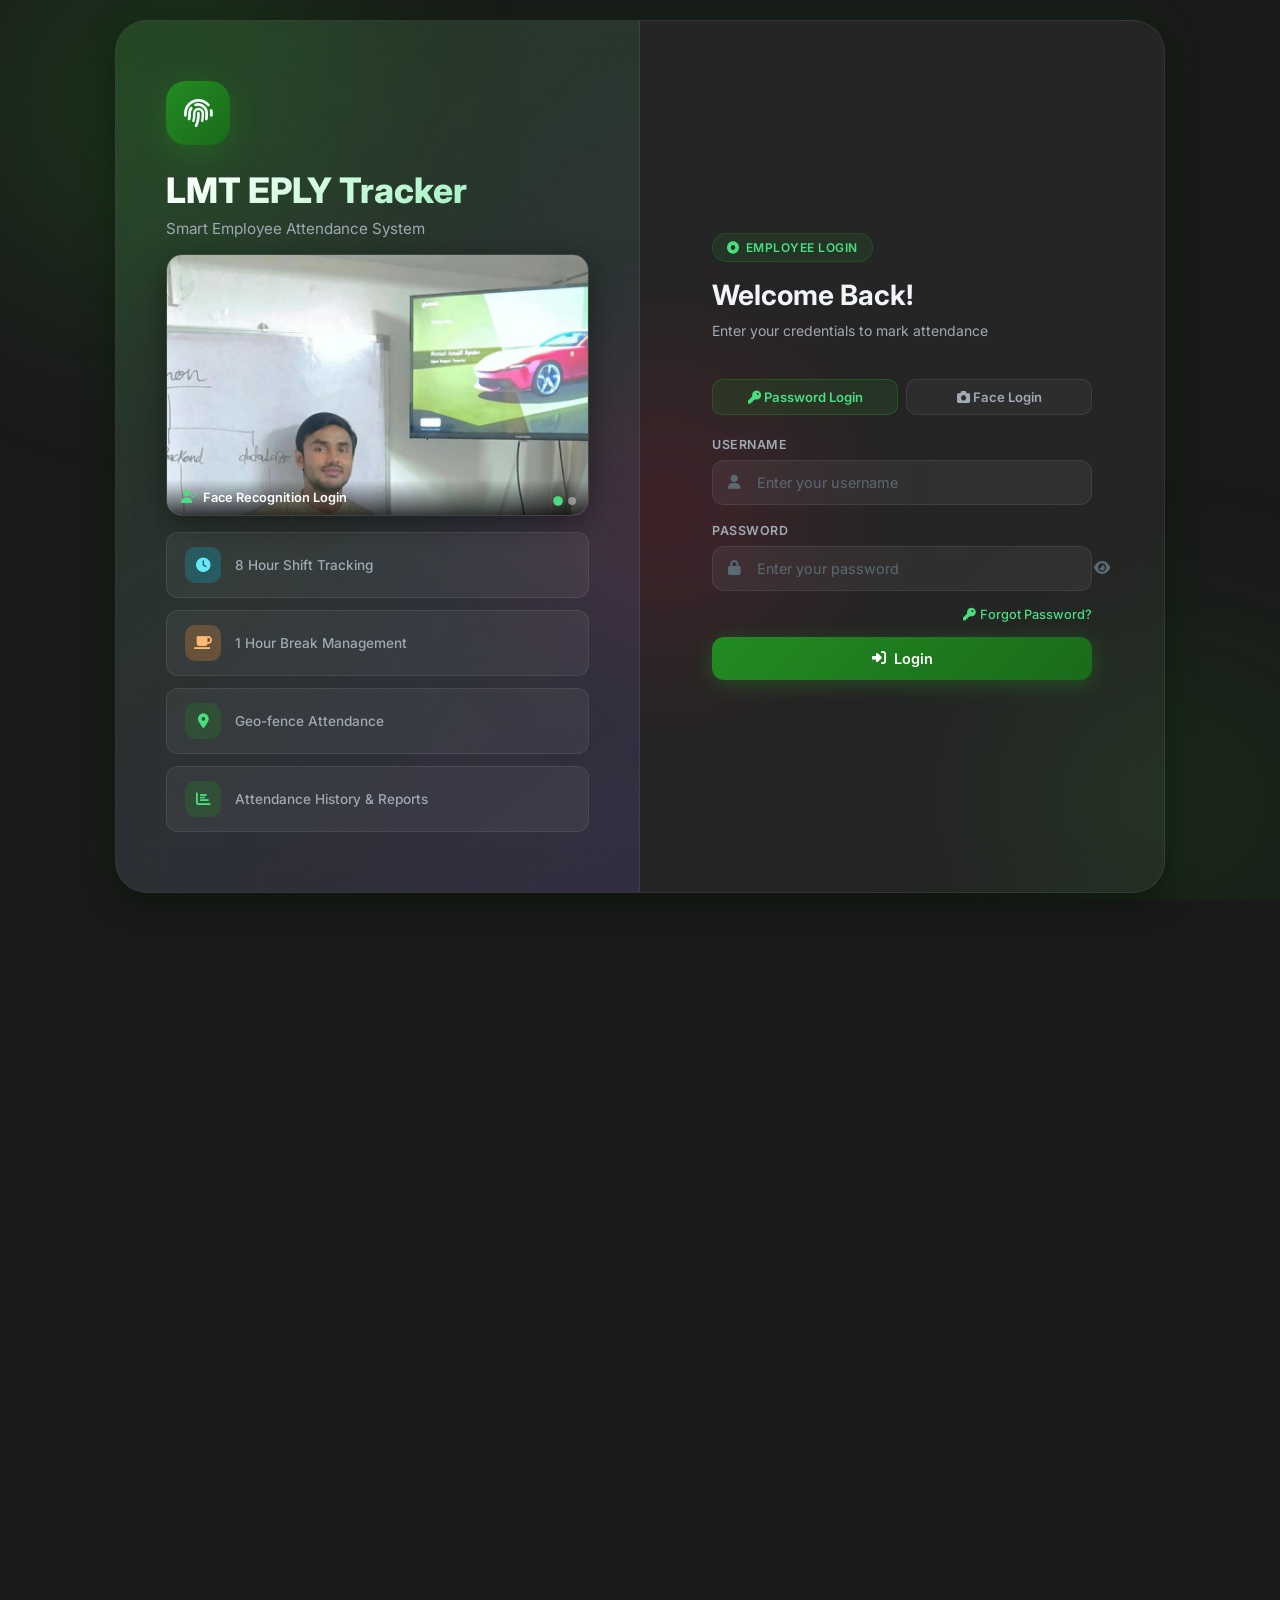
==== commit 9e17883d: "Production ready: Vercel + Railway deployment setup" ====
--- a/frontend/admin-panel.html
+++ b/frontend/admin-panel.html
@@ -1,5 +1,6 @@
 <!DOCTYPE html>
 <html lang="en">
+
 <head>
     <meta charset="UTF-8">
     <meta name="viewport" content="width=device-width, initial-scale=1.0">
@@ -7,177 +8,256 @@
     <link rel="stylesheet" href="css/style.css">
     <link rel="stylesheet" href="https://cdnjs.cloudflare.com/ajax/libs/font-awesome/6.4.0/css/all.min.css">
 </head>
+
 <body class="dashboard-body">
-<div class="bg-orbs"><div class="orb orb-1"></div><div class="orb orb-2"></div><div class="orb orb-3"></div></div>
-
-<nav class="navbar">
-    <div class="nav-brand">
-        <div class="nav-brand-icon"><i class="fas fa-fingerprint"></i></div>
-        <span>LMT EPLY Tracker</span>
+    <div class="bg-orbs">
+        <div class="orb orb-1"></div>
+        <div class="orb orb-2"></div>
+        <div class="orb orb-3"></div>
     </div>
-    <div class="nav-center" style="display:flex; gap:8px;">
-        <a href="employee-view.html" class="nav-tab-btn">👤 My Attendance</a>
-        <span class="nav-tab-btn active">⚙️ Admin Panel</span>
+
+    <nav class="navbar">
+        <div class="nav-brand">
+            <div class="nav-brand-icon"><i class="fas fa-fingerprint"></i></div>
+            <span>LMT EPLY Tracker</span>
+        </div>
+        <div class="nav-center" style="display:flex; gap:8px;">
+            <a href="dashboard.html" class="nav-tab-btn">👤 My Attendance</a>
+            <span class="nav-tab-btn active">⚙️ Admin Panel</span>
+        </div>
+        <div class="nav-right">
+            <span id="adminNavName" style="color:#a5b4fc; font-size:0.85rem; font-weight:600;"></span>
+            <button class="btn-logout" onclick="adminLogout()"><i class="fas fa-arrow-right-from-bracket"></i> Logout</button>
+        </div>
+    </nav>
+
+    <div class="dashboard-container">
+
+        <!-- Tabs -->
+        <div class="tab-bar">
+            <button class="tab-btn active" onclick="switchTab('live', this)"><i class="fas fa-circle-dot"></i> Live Attendance</button>
+            <button class="tab-btn" onclick="switchTab('violations', this)"><i class="fas fa-triangle-exclamation"></i> Break Violations</button>
+            <button class="tab-btn" onclick="switchTab('leaves', this)"><i class="fas fa-calendar-check"></i> Leave Requests</button>
+            <button class="tab-btn" onclick="switchTab('office', this)"><i class="fas fa-location-dot"></i> Office Location</button>
+            <button class="tab-btn" onclick="switchTab('employees', this)"><i class="fas fa-user-plus"></i> Add Employee</button>
+        </div>
+
+        <!-- ── LIVE ATTENDANCE ── -->
+        <div id="tab-live" class="tab-content active">
+            <div class="admin-summary-grid" id="liveSummary">
+                <div class="admin-stat-card green">
+                    <div class="asn" id="livePresent">0</div>
+                    <div class="asl">Present</div>
+                </div>
+                <div class="admin-stat-card orange">
+                    <div class="asn" id="liveBreak">0</div>
+                    <div class="asl">On Break</div>
+                </div>
+                <div class="admin-stat-card red">
+                    <div class="asn" id="liveAbsent">0</div>
+                    <div class="asl">Absent</div>
+                </div>
+                <div class="admin-stat-card blue">
+                    <div class="asn" id="liveLeave">0</div>
+                    <div class="asl">On Leave</div>
+                </div>
+            </div>
+
+            <div class="admin-sections">
+                <div class="admin-section">
+                    <h4><span class="dot green"></span> Present (<span id="presentCount">0</span>)</h4>
+                    <div id="presentList" class="emp-list"></div>
+                </div>
+                <div class="admin-section">
+                    <h4><span class="dot orange"></span> On Break (<span id="breakCount">0</span>)</h4>
+                    <div id="breakList" class="emp-list"></div>
+                </div>
+                <div class="admin-section">
+                    <h4><span class="dot red"></span> Absent (<span id="absentCount">0</span>)</h4>
+                    <div id="absentList" class="emp-list"></div>
+                </div>
+            </div>
+            <button class="btn-refresh" onclick="loadLive()"><i class="fas fa-rotate"></i> Refresh</button>
+        </div>
+
+        <!-- ── BREAK VIOLATIONS ── -->
+        <div id="tab-violations" class="tab-content">
+            <div style="display:flex; align-items:center; gap:12px; margin-bottom:20px; flex-wrap:wrap;">
+                <label style="color:var(--text-muted); font-size:0.875rem;">Last:</label>
+                <select id="violDays" onchange="loadViolations()" style="padding:8px 14px; background:var(--bg-card); border:1px solid var(--glass-border); border-radius:10px; color:var(--text); font-family:inherit;">
+                    <option value="7">7 days</option>
+                    <option value="15">15 days</option>
+                    <option value="30">30 days</option>
+                </select>
+                <span id="violCount" style="color:var(--text-muted); font-size:0.85rem;"></span>
+            </div>
+            <div id="violationsList"></div>
+        </div>
+
+        <!-- ── LEAVE REQUESTS ── -->
+        <div id="tab-leaves" class="tab-content">
+            <div style="display:flex; gap:10px; margin-bottom:20px; flex-wrap:wrap;">
+                <button class="leave-filter-btn active" onclick="filterLeaves('pending', this)">Pending</button>
+                <button class="leave-filter-btn" onclick="filterLeaves('approved', this)">Approved</button>
+                <button class="leave-filter-btn" onclick="filterLeaves('rejected', this)">Rejected</button>
+            </div>
+            <div id="leavesList"></div>
+        </div>
+
+        <!-- ── OFFICE LOCATION ── -->
+        <div id="tab-office" class="tab-content">
+            <div class="office-form-card">
+                <h3><i class="fas fa-location-dot" style="color:#a5b4fc;"></i> Office Location Set Karo</h3>
+                <p style="color:var(--text-muted); font-size:0.875rem; margin-bottom:20px;">
+                    Employees sirf is location ke <strong>100 meter</strong> ke andar login kar payenge.
+                </p>
+                <div id="currentOffice" style="margin-bottom:20px;"></div>
+                <div class="input-group">
+                    <label class="input-label">Office Name</label>
+                    <div class="input-wrap"><i class="fas fa-building"></i><input type="text" id="officeName" value="Main Office"></div>
+                </div>
+                <div style="display:grid; grid-template-columns:1fr 1fr; gap:14px;">
+                    <div class="input-group">
+                        <label class="input-label">Latitude</label>
+                        <div class="input-wrap"><i class="fas fa-map-pin"></i><input type="number" step="any" id="officeLat" placeholder="28.6139"></div>
+                    </div>
+                    <div class="input-group">
+                        <label class="input-label">Longitude</label>
+                        <div class="input-wrap"><i class="fas fa-map-pin"></i><input type="number" step="any" id="officeLon" placeholder="77.2090"></div>
+                    </div>
+                </div>
+                <div class="input-group">
+                    <label class="input-label">Radius (meters)</label>
+                    <div class="input-wrap"><i class="fas fa-circle-dot"></i><input type="number" id="officeRadius" value="100"></div>
+                </div>
+                <div style="display:flex; gap:12px; flex-wrap:wrap;">
+                    <button class="btn-primary" style="width:auto; padding:12px 24px;" onclick="useMyLocation()">
+                        <i class="fas fa-location-crosshairs"></i> Meri Location Use Karo
+                    </button>
+                    <button class="btn-primary" style="width:auto; padding:12px 24px; background:linear-gradient(135deg,#10b981,#059669);" onclick="saveOffice()">
+                        <i class="fas fa-floppy-disk"></i> Save Karo
+                    </button>
+                </div>
+            </div>
+        </div>
+
+        <!-- ── ADD EMPLOYEE ── -->
+        <div id="tab-employees" class="tab-content">
+            <div class="office-form-card">
+                <h3><i class="fas fa-user-plus" style="color:#a5b4fc;"></i> Naya Employee Add Karo</h3>
+                <p style="color:var(--text-muted); font-size:0.875rem; margin-bottom:20px;">
+                    Naye employee ka account banao aur system mein register karo.
+                </p>
+                <div id="addEmpError" style="display:none; color:#f87171; background:rgba(248,113,113,0.1); border:1px solid rgba(248,113,113,0.3); border-radius:10px; padding:10px 14px; margin-bottom:16px; font-size:0.875rem;"></div>
+                <div class="input-group">
+                    <label class="input-label">Full Name</label>
+                    <div class="input-wrap"><i class="fas fa-user"></i><input type="text" id="empFullName" placeholder="e.g. Ali Hassan"></div>
+                </div>
+                <div style="display:grid; grid-template-columns:1fr 1fr; gap:14px;">
+                    <div class="input-group">
+                        <label class="input-label">Username</label>
+                        <div class="input-wrap"><i class="fas fa-at"></i><input type="text" id="empUsername" placeholder="e.g. ali.hassan" autocomplete="off"></div>
+                    </div>
+                    <div class="input-group">
+                        <label class="input-label">Password</label>
+                        <div class="input-wrap"><i class="fas fa-lock"></i><input type="password" id="empPassword" placeholder="Min. 6 characters" autocomplete="new-password"></div>
+                    </div>
+                </div>
+                <div style="display:grid; grid-template-columns:1fr 1fr; gap:14px;">
+                    <div class="input-group">
+                        <label class="input-label">Employee ID</label>
+                        <div class="input-wrap"><i class="fas fa-id-badge"></i><input type="text" id="empEmployeeId" placeholder="e.g. EMP-001"></div>
+                    </div>
+                    <div class="input-group">
+                        <label class="input-label">Department</label>
+                        <div class="input-wrap"><i class="fas fa-building"></i><input type="text" id="empDepartment" placeholder="e.g. Engineering"></div>
+                    </div>
+                </div>
+                <div class="input-group" style="flex-direction:row; align-items:center; gap:12px;">
+                    <input type="checkbox" id="empIsAdmin" style="width:18px; height:18px; accent-color:#a5b4fc; cursor:pointer;">
+                    <label for="empIsAdmin" class="input-label" style="margin:0; cursor:pointer;">Admin Access Dena (is_staff)</label>
+                </div>
+                <button class="btn-primary" style="margin-top:8px;" onclick="addEmployee()">
+                    <i class="fas fa-user-plus"></i> Employee Add Karo
+                </button>
+            </div>
+
+            <!-- Employee List -->
+            <div style="margin-top:28px;">
+                <div style="display:flex; align-items:center; justify-content:space-between; margin-bottom:14px;">
+                    <h3 style="color:var(--text); font-size:1rem; font-weight:600;"><i class="fas fa-users" style="color:#a5b4fc;"></i> All Employees</h3>
+                    <button class="btn-refresh" onclick="loadEmployeeList()" style="padding:8px 16px; font-size:0.8rem;"><i class="fas fa-rotate"></i> Refresh</button>
+                </div>
+                <div id="employeeListContainer">
+                    <div class="empty-state"><i class="fas fa-spinner fa-spin"></i>
+                        <p>Loading...</p>
+                    </div>
+                </div>
+            </div>
+        </div>
+
     </div>
-    <div class="nav-right">
-        <span id="adminNavName" style="color:#a5b4fc; font-size:0.85rem; font-weight:600;"></span>
-        <button class="btn-logout" onclick="adminLogout()"><i class="fas fa-arrow-right-from-bracket"></i> Logout</button>
-    </div>
-</nav>
-
-<div class="dashboard-container">
-
-    <!-- Tabs -->
-    <div class="tab-bar">
-        <button class="tab-btn active" onclick="switchTab('live')"><i class="fas fa-circle-dot"></i> Live Attendance</button>
-        <button class="tab-btn" onclick="switchTab('violations')"><i class="fas fa-triangle-exclamation"></i> Break Violations</button>
-        <button class="tab-btn" onclick="switchTab('leaves')"><i class="fas fa-calendar-check"></i> Leave Requests</button>
-        <button class="tab-btn" onclick="switchTab('office')"><i class="fas fa-location-dot"></i> Office Location</button>
-    </div>
-
-    <!-- ── LIVE ATTENDANCE ── -->
-    <div id="tab-live" class="tab-content active">
-        <div class="admin-summary-grid" id="liveSummary">
-            <div class="admin-stat-card green"><div class="asn" id="livePresent">0</div><div class="asl">Present</div></div>
-            <div class="admin-stat-card orange"><div class="asn" id="liveBreak">0</div><div class="asl">On Break</div></div>
-            <div class="admin-stat-card red"><div class="asn" id="liveAbsent">0</div><div class="asl">Absent</div></div>
-            <div class="admin-stat-card blue"><div class="asn" id="liveLeave">0</div><div class="asl">On Leave</div></div>
-        </div>
-
-        <div class="admin-sections">
-            <div class="admin-section">
-                <h4><span class="dot green"></span> Present (<span id="presentCount">0</span>)</h4>
-                <div id="presentList" class="emp-list"></div>
-            </div>
-            <div class="admin-section">
-                <h4><span class="dot orange"></span> On Break (<span id="breakCount">0</span>)</h4>
-                <div id="breakList" class="emp-list"></div>
-            </div>
-            <div class="admin-section">
-                <h4><span class="dot red"></span> Absent (<span id="absentCount">0</span>)</h4>
-                <div id="absentList" class="emp-list"></div>
-            </div>
-        </div>
-        <button class="btn-refresh" onclick="loadLive()"><i class="fas fa-rotate"></i> Refresh</button>
-    </div>
-
-    <!-- ── BREAK VIOLATIONS ── -->
-    <div id="tab-violations" class="tab-content">
-        <div style="display:flex; align-items:center; gap:12px; margin-bottom:20px; flex-wrap:wrap;">
-            <label style="color:var(--text-muted); font-size:0.875rem;">Last:</label>
-            <select id="violDays" onchange="loadViolations()" style="padding:8px 14px; background:var(--bg-card); border:1px solid var(--glass-border); border-radius:10px; color:var(--text); font-family:inherit;">
-                <option value="7">7 days</option>
-                <option value="15">15 days</option>
-                <option value="30">30 days</option>
-            </select>
-            <span id="violCount" style="color:var(--text-muted); font-size:0.85rem;"></span>
-        </div>
-        <div id="violationsList"></div>
-    </div>
-
-    <!-- ── LEAVE REQUESTS ── -->
-    <div id="tab-leaves" class="tab-content">
-        <div style="display:flex; gap:10px; margin-bottom:20px; flex-wrap:wrap;">
-            <button class="leave-filter-btn active" onclick="filterLeaves('pending', this)">Pending</button>
-            <button class="leave-filter-btn" onclick="filterLeaves('approved', this)">Approved</button>
-            <button class="leave-filter-btn" onclick="filterLeaves('rejected', this)">Rejected</button>
-        </div>
-        <div id="leavesList"></div>
-    </div>
-
-    <!-- ── OFFICE LOCATION ── -->
-    <div id="tab-office" class="tab-content">
-        <div class="office-form-card">
-            <h3><i class="fas fa-location-dot" style="color:#a5b4fc;"></i> Office Location Set Karo</h3>
-            <p style="color:var(--text-muted); font-size:0.875rem; margin-bottom:20px;">
-                Employees sirf is location ke <strong>100 meter</strong> ke andar login kar payenge.
-            </p>
-            <div id="currentOffice" style="margin-bottom:20px;"></div>
-            <div class="input-group">
-                <label class="input-label">Office Name</label>
-                <div class="input-wrap"><i class="fas fa-building"></i><input type="text" id="officeName" value="Main Office"></div>
-            </div>
-            <div style="display:grid; grid-template-columns:1fr 1fr; gap:14px;">
-                <div class="input-group">
-                    <label class="input-label">Latitude</label>
-                    <div class="input-wrap"><i class="fas fa-map-pin"></i><input type="number" step="any" id="officeLat" placeholder="28.6139"></div>
-                </div>
-                <div class="input-group">
-                    <label class="input-label">Longitude</label>
-                    <div class="input-wrap"><i class="fas fa-map-pin"></i><input type="number" step="any" id="officeLon" placeholder="77.2090"></div>
-                </div>
-            </div>
-            <div class="input-group">
-                <label class="input-label">Radius (meters)</label>
-                <div class="input-wrap"><i class="fas fa-circle-dot"></i><input type="number" id="officeRadius" value="100"></div>
-            </div>
-            <div style="display:flex; gap:12px; flex-wrap:wrap;">
-                <button class="btn-primary" style="width:auto; padding:12px 24px;" onclick="useMyLocation()">
-                    <i class="fas fa-location-crosshairs"></i> Meri Location Use Karo
-                </button>
-                <button class="btn-primary" style="width:auto; padding:12px 24px; background:linear-gradient(135deg,#10b981,#059669);" onclick="saveOffice()">
-                    <i class="fas fa-floppy-disk"></i> Save Karo
-                </button>
-            </div>
-        </div>
-    </div>
-
-</div>
-
-<script src="js/app.js"></script>
-<script>
-window.addEventListener('DOMContentLoaded', async () => {
-    try {
-        const auth = await apiCall('/auth/check/');
-        if (!auth.authenticated) {
-            window.location.href = 'login.html';
-            return;
-        }
-        if (!auth.is_admin) {
-            window.location.href = 'dashboard.html';
-            return;
-        }
-        // Show admin name in navbar
-        const navName = document.getElementById('adminNavName');
-        if (navName) navName.textContent = auth.user.name || 'Admin';
-        
-        loadLive();
-        loadOffice();
-    } catch (e) {
-        console.error('Admin panel init error:', e);
-        window.location.href = 'login.html';
-    }
-});
-
-function switchTab(name, clickedBtn) {
-    document.querySelectorAll('.tab-btn').forEach(b => b.classList.remove('active'));
-    document.querySelectorAll('.tab-content').forEach(c => c.classList.remove('active'));
-    document.getElementById(`tab-${name}`).classList.add('active');
-    clickedBtn.classList.add('active');
-    if (name === 'violations') loadViolations();
-    if (name === 'leaves') loadLeaves('pending');
-}
-
-// ── LIVE ──────────────────────────────────────────────────────────────────────
-async function loadLive() {
-    try {
-        const d = await apiCall('/attendance/live/');
-        document.getElementById('livePresent').textContent = d.summary.present;
-        document.getElementById('liveBreak').textContent   = d.summary.on_break;
-        document.getElementById('liveAbsent').textContent  = d.summary.absent;
-        document.getElementById('liveLeave').textContent   = d.summary.on_leave;
-
-        renderEmpList('presentList', 'presentCount', d.present, 'present');
-        renderEmpList('breakList',   'breakCount',   d.on_break, 'break');
-        renderEmpList('absentList',  'absentCount',  d.absent,  'absent');
-    } catch (e) { showToast('Live data load failed.', 'error'); }
-}
-
-function renderEmpList(listId, countId, arr, type) {
-    document.getElementById(countId).textContent = arr.length;
-    const el = document.getElementById(listId);
-    if (!arr.length) { el.innerHTML = '<div class="emp-empty">Koi nahi</div>'; return; }
-    el.innerHTML = arr.map(e => `
+
+    <script src="js/app.js"></script>
+    <script>
+        window.addEventListener('DOMContentLoaded', async () => {
+            try {
+                const auth = await apiCall('/auth/check/');
+                if (!auth.authenticated) {
+                    window.location.href = 'login.html';
+                    return;
+                }
+                if (!auth.is_admin) {
+                    window.location.href = 'dashboard.html';
+                    return;
+                }
+                // Show admin name in navbar
+                const navName = document.getElementById('adminNavName');
+                if (navName) navName.textContent = auth.user.name || 'Admin';
+
+                loadLive();
+                loadOffice();
+            } catch (e) {
+                console.error('Admin panel init error:', e);
+                window.location.href = 'login.html';
+            }
+        });
+
+        function switchTab(name, clickedBtn) {
+            document.querySelectorAll('.tab-btn').forEach(b => b.classList.remove('active'));
+            document.querySelectorAll('.tab-content').forEach(c => c.classList.remove('active'));
+            document.getElementById(`tab-${name}`).classList.add('active');
+            clickedBtn.classList.add('active');
+            if (name === 'violations') loadViolations();
+            if (name === 'leaves') loadLeaves('pending');
+            if (name === 'employees') loadEmployeeList();
+        }
+
+        // ── LIVE ──────────────────────────────────────────────────────────────────────
+        async function loadLive() {
+            try {
+                const d = await apiCall('/attendance/live/');
+                document.getElementById('livePresent').textContent = d.summary.present;
+                document.getElementById('liveBreak').textContent = d.summary.on_break;
+                document.getElementById('liveAbsent').textContent = d.summary.absent;
+                document.getElementById('liveLeave').textContent = d.summary.on_leave;
+
+                renderEmpList('presentList', 'presentCount', d.present, 'present');
+                renderEmpList('breakList', 'breakCount', d.on_break, 'break');
+                renderEmpList('absentList', 'absentCount', d.absent, 'absent');
+            } catch (e) {
+                showToast('Live data load failed.', 'error');
+            }
+        }
+
+        function renderEmpList(listId, countId, arr, type) {
+            document.getElementById(countId).textContent = arr.length;
+            const el = document.getElementById(listId);
+            if (!arr.length) {
+                el.innerHTML = '<div class="emp-empty">Koi nahi</div>';
+                return;
+            }
+            el.innerHTML = arr.map(e => `
         <div class="emp-chip">
             <div class="emp-avatar">${e.name.charAt(0)}</div>
             <div class="emp-info">
@@ -189,20 +269,20 @@
             ${e.break_violation ? `<span class="viol-tag">+${e.violation_minutes}m</span>` : ''}
         </div>
     `).join('');
-}
-
-// ── VIOLATIONS ────────────────────────────────────────────────────────────────
-async function loadViolations() {
-    const days = document.getElementById('violDays').value;
-    try {
-        const d = await apiCall(`/violations/?days=${days}`);
-        document.getElementById('violCount').textContent = `${d.total} violations found`;
-        const el = document.getElementById('violationsList');
-        if (!d.violations.length) {
-            el.innerHTML = '<div class="empty-state"><i class="fas fa-check-circle"></i><p>Koi violation nahi!</p></div>';
-            return;
-        }
-        el.innerHTML = d.violations.map(v => `
+        }
+
+        // ── VIOLATIONS ────────────────────────────────────────────────────────────────
+        async function loadViolations() {
+            const days = document.getElementById('violDays').value;
+            try {
+                const d = await apiCall(`/violations/?days=${days}`);
+                document.getElementById('violCount').textContent = `${d.total} violations found`;
+                const el = document.getElementById('violationsList');
+                if (!d.violations.length) {
+                    el.innerHTML = '<div class="empty-state"><i class="fas fa-check-circle"></i><p>Koi violation nahi!</p></div>';
+                    return;
+                }
+                el.innerHTML = d.violations.map(v => `
             <div class="viol-card">
                 <div class="viol-header">
                     <div>
@@ -223,19 +303,21 @@
                 </div>
             </div>
         `).join('');
-    } catch { showToast('Violations load failed.', 'error'); }
-}
-
-// ── LEAVES ────────────────────────────────────────────────────────────────────
-async function loadLeaves(status) {
-    try {
-        const d = await apiCall(`/leave/admin/?status=${status}`);
-        const el = document.getElementById('leavesList');
-        if (!d.leaves.length) {
-            el.innerHTML = '<div class="empty-state"><i class="fas fa-calendar-xmark"></i><p>Koi leave request nahi.</p></div>';
-            return;
-        }
-        el.innerHTML = d.leaves.map(l => `
+            } catch {
+                showToast('Violations load failed.', 'error');
+            }
+        }
+
+        // ── LEAVES ────────────────────────────────────────────────────────────────────
+        async function loadLeaves(status) {
+            try {
+                const d = await apiCall(`/leave/admin/?status=${status}`);
+                const el = document.getElementById('leavesList');
+                if (!d.leaves.length) {
+                    el.innerHTML = '<div class="empty-state"><i class="fas fa-calendar-xmark"></i><p>Koi leave request nahi.</p></div>';
+                    return;
+                }
+                el.innerHTML = d.leaves.map(l => `
             <div class="leave-admin-card">
                 <div class="leave-admin-info">
                     <div class="emp-avatar">${l.employee.charAt(0)}</div>
@@ -256,70 +338,193 @@
                 </div>` : `<span class="badge badge-${l.status === 'approved' ? 'present' : 'absent'}">${l.status}</span>`}
             </div>
         `).join('');
-    } catch { showToast('Leaves load failed.', 'error'); }
-}
-
-function filterLeaves(status, btn) {
-    document.querySelectorAll('.leave-filter-btn').forEach(b => b.classList.remove('active'));
-    btn.classList.add('active');
-    loadLeaves(status);
-}
-
-async function actionLeave(id, action) {
-    try {
-        await apiCall(`/leave/${id}/action/`, 'POST', { action });
-        showToast(`Leave ${action}!`, action === 'approved' ? 'success' : 'warning');
-        loadLeaves('pending');
-    } catch (e) { showToast(e.error || 'Action failed.', 'error'); }
-}
-
-// ── OFFICE ────────────────────────────────────────────────────────────────────
-async function loadOffice() {
-    try {
-        const d = await apiCall('/geo/office/');
-        if (d.office) {
-            document.getElementById('currentOffice').innerHTML = `
+            } catch {
+                showToast('Leaves load failed.', 'error');
+            }
+        }
+
+        function filterLeaves(status, btn) {
+            document.querySelectorAll('.leave-filter-btn').forEach(b => b.classList.remove('active'));
+            btn.classList.add('active');
+            loadLeaves(status);
+        }
+
+        async function actionLeave(id, action) {
+            try {
+                await apiCall(`/leave/${id}/action/`, 'POST', {
+                    action
+                });
+                showToast(`Leave ${action}!`, action === 'approved' ? 'success' : 'warning');
+                loadLeaves('pending');
+            } catch (e) {
+                showToast(e.error || 'Action failed.', 'error');
+            }
+        }
+
+        // ── OFFICE ────────────────────────────────────────────────────────────────────
+        async function loadOffice() {
+            try {
+                const d = await apiCall('/geo/office/');
+                if (d.office) {
+                    document.getElementById('currentOffice').innerHTML = `
                 <div class="current-office-info">
                     <i class="fas fa-location-dot"></i>
                     <span><strong>${d.office.name}</strong> — ${d.office.latitude.toFixed(4)}, ${d.office.longitude.toFixed(4)} (${d.office.radius_meters}m)</span>
                 </div>`;
-            document.getElementById('officeLat').value = d.office.latitude;
-            document.getElementById('officeLon').value = d.office.longitude;
-            document.getElementById('officeRadius').value = d.office.radius_meters;
-            document.getElementById('officeName').value = d.office.name;
-        }
-    } catch {}
-}
-
-async function useMyLocation() {
-    try {
-        const pos = await getPosition();
-        document.getElementById('officeLat').value = pos.coords.latitude.toFixed(6);
-        document.getElementById('officeLon').value = pos.coords.longitude.toFixed(6);
-        showToast('📍 Current location set!', 'success');
-    } catch { showToast('GPS permission do.', 'error'); }
-}
-
-async function saveOffice() {
-    const payload = {
-        name: document.getElementById('officeName').value,
-        latitude: document.getElementById('officeLat').value,
-        longitude: document.getElementById('officeLon').value,
-        radius_meters: document.getElementById('officeRadius').value,
-    };
-    if (!payload.latitude || !payload.longitude) { showToast('Coordinates required!', 'error'); return; }
-    try {
-        await apiCall('/geo/office/', 'POST', payload);
-        showToast('Office location saved!', 'success');
-        loadOffice();
-    } catch (e) { showToast(e.error || 'Save failed.', 'error'); }
-}
-
-async function adminLogout() {
-    await apiCall('/auth/logout/', 'POST').catch(() => {});
-    window.location.href = 'login.html';
-}
-</script>
+                    document.getElementById('officeLat').value = d.office.latitude;
+                    document.getElementById('officeLon').value = d.office.longitude;
+                    document.getElementById('officeRadius').value = d.office.radius_meters;
+                    document.getElementById('officeName').value = d.office.name;
+                }
+            } catch {}
+        }
+
+        async function useMyLocation() {
+            try {
+                const pos = await getPosition();
+                document.getElementById('officeLat').value = pos.coords.latitude.toFixed(6);
+                document.getElementById('officeLon').value = pos.coords.longitude.toFixed(6);
+                showToast('📍 Current location set!', 'success');
+            } catch {
+                showToast('GPS permission do.', 'error');
+            }
+        }
+
+        async function saveOffice() {
+            const payload = {
+                name: document.getElementById('officeName').value,
+                latitude: document.getElementById('officeLat').value,
+                longitude: document.getElementById('officeLon').value,
+                radius_meters: document.getElementById('officeRadius').value,
+            };
+            if (!payload.latitude || !payload.longitude) {
+                showToast('Coordinates required!', 'error');
+                return;
+            }
+            try {
+                await apiCall('/geo/office/', 'POST', payload);
+                showToast('Office location saved!', 'success');
+                loadOffice();
+            } catch (e) {
+                showToast(e.error || 'Save failed.', 'error');
+            }
+        }
+
+        async function adminLogout() {
+            await apiCall('/auth/logout/', 'POST').catch(() => {});
+            window.location.href = 'login.html';
+        }
+
+        // ── ADD EMPLOYEE ──────────────────────────────────────────────────────────────
+        async function addEmployee() {
+            const errEl = document.getElementById('addEmpError');
+            errEl.style.display = 'none';
+
+            const payload = {
+                full_name: document.getElementById('empFullName').value.trim(),
+                username: document.getElementById('empUsername').value.trim(),
+                password: document.getElementById('empPassword').value.trim(),
+                employee_id: document.getElementById('empEmployeeId').value.trim(),
+                department: document.getElementById('empDepartment').value.trim(),
+                is_admin: document.getElementById('empIsAdmin').checked,
+            };
+
+            if (!payload.full_name || !payload.username || !payload.password || !payload.employee_id) {
+                errEl.textContent = 'Full Name, Username, Password aur Employee ID zaroori hain.';
+                errEl.style.display = 'block';
+                return;
+            }
+
+            try {
+                const res = await apiCall('/employees/add/', 'POST', payload);
+                showToast(res.message || 'Employee add ho gaya!', 'success');
+                // Reset form
+                ['empFullName', 'empUsername', 'empPassword', 'empEmployeeId', 'empDepartment'].forEach(id => {
+                    document.getElementById(id).value = '';
+                });
+                document.getElementById('empIsAdmin').checked = false;
+                loadEmployeeList();
+            } catch (e) {
+                errEl.textContent = e.error || 'Employee add karne mein error aaya.';
+                errEl.style.display = 'block';
+            }
+        }
+
+        async function loadEmployeeList() {
+            const container = document.getElementById('employeeListContainer');
+            container.innerHTML = '<div class="empty-state"><i class="fas fa-spinner fa-spin"></i><p>Loading...</p></div>';
+            try {
+                const d = await apiCall('/employees/list/');
+                const list = d.employees || [];
+                if (!list.length) {
+                    container.innerHTML = '<div class="empty-state"><i class="fas fa-users-slash"></i><p>No employees found.</p></div>';
+                    return;
+                }
+                container.innerHTML = `
+                    <div style="overflow-x:auto;">
+                        <table style="width:100%; border-collapse:collapse; font-size:0.875rem;">
+                            <thead>
+                                <tr style="color:var(--text-muted); border-bottom:1px solid var(--glass-border);">
+                                    <th style="padding:10px 12px; text-align:left; font-weight:600;">Name</th>
+                                    <th style="padding:10px 12px; text-align:left; font-weight:600;">Username</th>
+                                    <th style="padding:10px 12px; text-align:left; font-weight:600;">Employee ID</th>
+                                    <th style="padding:10px 12px; text-align:left; font-weight:600;">Department</th>
+                                    <th style="padding:10px 12px; text-align:center; font-weight:600;">Admin</th>
+                                    <th style="padding:10px 12px; text-align:center; font-weight:600;">Action</th>
+                                </tr>
+                            </thead>
+                            <tbody>
+                                ${list.map(e => `
+                                <tr style="border-bottom:1px solid var(--glass-border); transition:background 0.15s;">
+                                    <td style="padding:10px 12px;">
+                                        <div style="display:flex; align-items:center; gap:10px;">
+                                            <div class="emp-avatar" style="width:30px; height:30px; font-size:0.75rem; flex-shrink:0;">${e.name.charAt(0)}</div>
+                                            <span style="color:var(--text); font-weight:500;">${e.name}</span>
+                                        </div>
+                                    </td>
+                                    <td style="padding:10px 12px; color:var(--text-muted);">${e.username}</td>
+                                    <td style="padding:10px 12px; color:var(--text-muted);">${e.employee_id}</td>
+                                    <td style="padding:10px 12px; color:var(--text-muted);">${e.department || '—'}</td>
+                                    <td style="padding:10px 12px; text-align:center;">
+                                        ${e.is_admin
+                                            ? '<span style="color:#4ade80; font-size:1rem;" title="Admin"><i class="fas fa-shield-halved"></i></span>'
+                                            : '<span style="color:var(--text-dim); font-size:0.8rem;">—</span>'}
+                                    </td>
+                                    <td style="padding:10px 12px; text-align:center;">
+                                        <button onclick="confirmDeleteEmployee('${e.username}', '${e.name}')"
+                                            style="padding:6px 14px; background:rgba(220,20,60,0.12); border:1px solid rgba(220,20,60,0.3); border-radius:8px; color:#fca5a5; font-size:0.78rem; font-weight:600; cursor:pointer; font-family:inherit; transition:all 0.2s;"
+                                            onmouseover="this.style.background='rgba(220,20,60,0.25)'"
+                                            onmouseout="this.style.background='rgba(220,20,60,0.12)'">
+                                            <i class="fas fa-trash"></i> Delete
+                                        </button>
+                                    </td>
+                                </tr>`).join('')}
+                            </tbody>
+                        </table>
+                    </div>`;
+            } catch (e) {
+                container.innerHTML = '<div class="empty-state"><i class="fas fa-circle-exclamation"></i><p>Employee list load failed.</p></div>';
+            }
+        }
+
+        function confirmDeleteEmployee(username, name) {
+            if (confirm(`Are you sure you want to delete "${name}" (${username})?\n\nThis action cannot be undone.`)) {
+                deleteEmployee(username, name);
+            }
+        }
+
+        async function deleteEmployee(username, name) {
+            try {
+                await apiCall('/employees/delete/', 'POST', {
+                    username
+                });
+                showToast(`✅ ${name} deleted successfully!`, 'success');
+                loadEmployeeList();
+            } catch (e) {
+                showToast(e.error || 'Delete failed.', 'error');
+            }
+        }
+    </script>
 </body>
-</html>
-
+
+</html>
--- a/frontend/css/style.css
+++ b/frontend/css/style.css
@@ -10,31 +10,31 @@
 }
 
 :root {
-    --primary: #6366f1;
-    --primary-glow: rgba(99,102,241,0.4);
-    --secondary: #8b5cf6;
-    --accent: #06b6d4;
-    --success: #10b981;
+    --primary: #228B22;
+    --primary-glow: rgba(34, 139, 34, 0.4);
+    --secondary: #1a6b1a;
+    --accent: #DC143C;
+    --success: #228B22;
     --warning: #f59e0b;
-    --danger: #f43f5e;
-    --orange: #fb923c;
-
-    --bg-dark: #0a0a1a;
-    --bg-card: rgba(255,255,255,0.04);
-    --bg-card-hover: rgba(255,255,255,0.07);
-    --glass: rgba(255,255,255,0.06);
-    --glass-border: rgba(255,255,255,0.1);
+    --danger: #DC143C;
+    --orange: #c0392b;
+
+    --bg-dark: #1a1a1a;
+    --bg-card: rgba(255, 255, 255, 0.04);
+    --bg-card-hover: rgba(255, 255, 255, 0.07);
+    --glass: rgba(255, 255, 255, 0.05);
+    --glass-border: rgba(255, 255, 255, 0.08);
 
     --text: #f1f5f9;
-    --text-muted: #94a3b8;
-    --text-dim: #475569;
+    --text-muted: #a0aab4;
+    --text-dim: #5a6a74;
 
     --radius: 16px;
     --radius-lg: 24px;
     --radius-xl: 32px;
-    --shadow-glow: 0 0 40px rgba(99,102,241,0.15);
-    --shadow-card: 0 8px 32px rgba(0,0,0,0.4);
-    --transition: all 0.3s cubic-bezier(0.4,0,0.2,1);
+    --shadow-glow: 0 0 40px rgba(34, 139, 34, 0.15);
+    --shadow-card: 0 8px 32px rgba(0, 0, 0, 0.5);
+    --transition: all 0.3s cubic-bezier(0.4, 0, 0.2, 1);
 }
 
 body {
@@ -65,27 +65,40 @@
 }
 
 .orb-1 {
-    width: 500px; height: 500px;
-    background: radial-gradient(circle, #6366f1, transparent);
-    top: -150px; left: -100px;
+    width: 500px;
+    height: 500px;
+    background: radial-gradient(circle, #228B22, transparent);
+    top: -150px;
+    left: -100px;
     animation-delay: 0s;
 }
+
 .orb-2 {
-    width: 400px; height: 400px;
-    background: radial-gradient(circle, #8b5cf6, transparent);
-    bottom: -100px; right: -100px;
+    width: 400px;
+    height: 400px;
+    background: radial-gradient(circle, #1a6b1a, transparent);
+    bottom: -100px;
+    right: -100px;
     animation-delay: 3s;
 }
+
 .orb-3 {
-    width: 300px; height: 300px;
-    background: radial-gradient(circle, #06b6d4, transparent);
-    top: 40%; left: 40%;
+    width: 300px;
+    height: 300px;
+    background: radial-gradient(circle, #DC143C, transparent);
+    top: 40%;
+    left: 40%;
     animation-delay: 6s;
 }
 
 @keyframes drift {
-    0%   { transform: translate(0, 0) scale(1); }
-    100% { transform: translate(30px, 40px) scale(1.1); }
+    0% {
+        transform: translate(0, 0) scale(1);
+    }
+
+    100% {
+        transform: translate(30px, 40px) scale(1.1);
+    }
 }
 
 
@@ -120,7 +133,7 @@
 /* Left Panel */
 .login-left {
     padding: 60px 50px;
-    background: linear-gradient(145deg, rgba(99,102,241,0.2), rgba(139,92,246,0.1));
+    background: linear-gradient(145deg, rgba(34, 139, 34, 0.2), rgba(139, 92, 246, 0.1));
     border-right: 1px solid var(--glass-border);
     display: flex;
     flex-direction: column;
@@ -136,12 +149,14 @@
     left: -50%;
     width: 200%;
     height: 200%;
-    background: conic-gradient(from 0deg, transparent 0%, rgba(99,102,241,0.05) 30%, transparent 60%);
+    background: conic-gradient(from 0deg, transparent 0%, rgba(99, 102, 241, 0.05) 30%, transparent 60%);
     animation: rotate 20s linear infinite;
 }
 
 @keyframes rotate {
-    to { transform: rotate(360deg); }
+    to {
+        transform: rotate(360deg);
+    }
 }
 
 .brand-section {
@@ -165,7 +180,7 @@
 .brand-section h1 {
     font-size: 2.2rem;
     font-weight: 800;
-    background: linear-gradient(135deg, #fff 0%, #c4b5fd 100%);
+    background: linear-gradient(135deg, #fff 0%, #86efac 100%);
     -webkit-background-clip: text;
     -webkit-text-fill-color: transparent;
     background-clip: text;
@@ -190,15 +205,15 @@
     align-items: center;
     gap: 14px;
     padding: 14px 18px;
-    background: rgba(255,255,255,0.05);
-    border: 1px solid rgba(255,255,255,0.08);
+    background: rgba(255, 255, 255, 0.05);
+    border: 1px solid rgba(255, 255, 255, 0.08);
     border-radius: 12px;
     transition: var(--transition);
 }
 
 .feature-chip:hover {
-    background: rgba(255,255,255,0.09);
-    border-color: rgba(99,102,241,0.4);
+    background: rgba(255, 255, 255, 0.09);
+    border-color: rgba(99, 102, 241, 0.4);
     transform: translateX(4px);
 }
 
@@ -213,10 +228,25 @@
     flex-shrink: 0;
 }
 
-.ic-purple { background: rgba(99,102,241,0.25); color: #a5b4fc; }
-.ic-cyan   { background: rgba(6,182,212,0.25);  color: #67e8f9; }
-.ic-orange { background: rgba(251,146,60,0.25); color: #fdba74; }
-.ic-green  { background: rgba(16,185,129,0.25); color: #6ee7b7; }
+.ic-purple {
+    background: rgba(34, 139, 34, 0.25);
+    color: #4ade80;
+}
+
+.ic-cyan {
+    background: rgba(6, 182, 212, 0.25);
+    color: #67e8f9;
+}
+
+.ic-orange {
+    background: rgba(251, 146, 60, 0.25);
+    color: #fdba74;
+}
+
+.ic-green {
+    background: rgba(34, 139, 34, 0.25);
+    color: #4ade80;
+}
 
 .feature-chip span {
     font-size: 0.85rem;
@@ -246,11 +276,11 @@
     align-items: center;
     gap: 6px;
     padding: 6px 14px;
-    background: rgba(99,102,241,0.15);
-    border: 1px solid rgba(99,102,241,0.3);
+    background: rgba(34, 139, 34, 0.15);
+    border: 1px solid rgba(34, 139, 34, 0.3);
     border-radius: 20px;
     font-size: 0.75rem;
-    color: #a5b4fc;
+    color: #4ade80;
     font-weight: 600;
     text-transform: uppercase;
     letter-spacing: 0.5px;
@@ -271,8 +301,13 @@
 }
 
 /* Steps */
-.step { display: none; }
-.step.active { display: block; }
+.step {
+    display: none;
+}
+
+.step.active {
+    display: block;
+}
 
 /* Input Groups */
 .input-group {
@@ -306,8 +341,8 @@
 .input-wrap input {
     width: 100%;
     padding: 13px 16px 13px 44px;
-    background: rgba(255,255,255,0.05);
-    border: 1px solid rgba(255,255,255,0.08);
+    background: rgba(255, 255, 255, 0.05);
+    border: 1px solid rgba(255, 255, 255, 0.08);
     border-radius: 12px;
     font-family: 'Inter', sans-serif;
     font-size: 0.9rem;
@@ -316,12 +351,14 @@
     transition: var(--transition);
 }
 
-.input-wrap input::placeholder { color: var(--text-dim); }
+.input-wrap input::placeholder {
+    color: var(--text-dim);
+}
 
 .input-wrap input:focus {
-    border-color: rgba(99,102,241,0.6);
-    background: rgba(99,102,241,0.08);
-    box-shadow: 0 0 0 3px rgba(99,102,241,0.1);
+    border-color: rgba(99, 102, 241, 0.6);
+    background: rgba(34, 139, 34, 0.08);
+    box-shadow: 0 0 0 3px rgba(34, 139, 34, 0.1);
 }
 
 .toggle-pass {
@@ -337,7 +374,10 @@
     z-index: 1;
     transition: color 0.2s;
 }
-.toggle-pass:hover { color: var(--text-muted); }
+
+.toggle-pass:hover {
+    color: var(--text-muted);
+}
 
 /* Buttons */
 .btn-primary {
@@ -373,9 +413,9 @@
 
 .btn-secondary {
     padding: 12px 22px;
-    background: rgba(255,255,255,0.05);
-    color: var(--text-muted);
-    border: 1px solid rgba(255,255,255,0.1);
+    background: rgba(255, 255, 255, 0.05);
+    color: var(--text-muted);
+    border: 1px solid rgba(255, 255, 255, 0.1);
     border-radius: 12px;
     font-family: 'Inter', sans-serif;
     font-size: 0.875rem;
@@ -388,13 +428,13 @@
 }
 
 .btn-secondary:hover {
-    background: rgba(255,255,255,0.09);
+    background: rgba(255, 255, 255, 0.09);
     color: var(--text);
 }
 
 .btn-danger {
     padding: 12px 22px;
-    background: linear-gradient(135deg, var(--danger), #e11d48);
+    background: linear-gradient(135deg, var(--danger), #b01030);
     color: white;
     border: none;
     border-radius: 12px;
@@ -406,12 +446,12 @@
     display: flex;
     align-items: center;
     gap: 8px;
-    box-shadow: 0 4px 20px rgba(244,63,94,0.3);
+    box-shadow: 0 4px 20px rgba(220, 20, 60, 0.3);
 }
 
 .btn-danger:hover {
     transform: translateY(-2px);
-    box-shadow: 0 8px 30px rgba(244,63,94,0.4);
+    box-shadow: 0 8px 30px rgba(220, 20, 60, 0.4);
 }
 
 /* Face Section */
@@ -421,7 +461,8 @@
     margin-bottom: 6px;
     color: var(--text);
 }
-.face-verify-section > p {
+
+.face-verify-section>p {
     color: var(--text-muted);
     font-size: 0.82rem;
     margin-bottom: 18px;
@@ -436,7 +477,7 @@
     overflow: hidden;
     background: #000;
     border: 1px solid var(--glass-border);
-    box-shadow: 0 0 30px rgba(99,102,241,0.2);
+    box-shadow: 0 0 30px rgba(34, 139, 34, 0.2);
 }
 
 #video {
@@ -447,8 +488,10 @@
 
 .face-overlay {
     position: absolute;
-    top: 0; left: 0;
-    width: 100%; height: 100%;
+    top: 0;
+    left: 0;
+    width: 100%;
+    height: 100%;
 }
 
 .camera-frame {
@@ -459,43 +502,71 @@
 
 .corner {
     position: absolute;
-    width: 22px; height: 22px;
+    width: 22px;
+    height: 22px;
     border-color: var(--primary);
     border-style: solid;
 }
-.corner.tl { top: 12px; left: 12px; border-width: 3px 0 0 3px; border-radius: 4px 0 0 0; }
-.corner.tr { top: 12px; right: 12px; border-width: 3px 3px 0 0; border-radius: 0 4px 0 0; }
-.corner.bl { bottom: 12px; left: 12px; border-width: 0 0 3px 3px; border-radius: 0 0 0 4px; }
-.corner.br { bottom: 12px; right: 12px; border-width: 0 3px 3px 0; border-radius: 0 0 4px 0; }
+
+.corner.tl {
+    top: 12px;
+    left: 12px;
+    border-width: 3px 0 0 3px;
+    border-radius: 4px 0 0 0;
+}
+
+.corner.tr {
+    top: 12px;
+    right: 12px;
+    border-width: 3px 3px 0 0;
+    border-radius: 0 4px 0 0;
+}
+
+.corner.bl {
+    bottom: 12px;
+    left: 12px;
+    border-width: 0 0 3px 3px;
+    border-radius: 0 0 0 4px;
+}
+
+.corner.br {
+    bottom: 12px;
+    right: 12px;
+    border-width: 0 3px 3px 0;
+    border-radius: 0 0 4px 0;
+}
 
 .face-status {
     text-align: center;
     font-size: 0.82rem;
     padding: 10px 14px;
     border-radius: 10px;
-    background: rgba(255,255,255,0.04);
-    border: 1px solid rgba(255,255,255,0.08);
+    background: rgba(255, 255, 255, 0.04);
+    border: 1px solid rgba(255, 255, 255, 0.08);
     color: var(--text-muted);
     margin-bottom: 14px;
 }
 
 .face-status.success {
-    background: rgba(16,185,129,0.1);
-    border-color: rgba(16,185,129,0.3);
-    color: #6ee7b7;
+    background: rgba(34, 139, 34, 0.1);
+    border-color: rgba(34, 139, 34, 0.3);
+    color: #4ade80;
 }
 
 .face-status.error {
-    background: rgba(244,63,94,0.1);
-    border-color: rgba(244,63,94,0.3);
-    color: #fda4af;
+    background: rgba(220, 20, 60, 0.1);
+    border-color: rgba(220, 20, 60, 0.3);
+    color: #fca5a5;
 }
 
 .face-actions {
     display: flex;
     gap: 10px;
 }
-.face-actions .btn-primary { flex: 1; }
+
+.face-actions .btn-primary {
+    flex: 1;
+}
 
 /* Loading */
 .loading-screen {
@@ -504,23 +575,28 @@
 }
 
 .spinner-large {
-    width: 52px; height: 52px;
-    border: 3px solid rgba(99,102,241,0.15);
+    width: 52px;
+    height: 52px;
+    border: 3px solid rgba(34, 139, 34, 0.15);
     border-top: 3px solid var(--primary);
     border-radius: 50%;
     animation: spin 0.8s linear infinite;
     margin: 0 auto 18px;
 }
 
-@keyframes spin { to { transform: rotate(360deg); } }
+@keyframes spin {
+    to {
+        transform: rotate(360deg);
+    }
+}
 
 /* Error Message */
 .error-msg {
     margin-top: 14px;
     padding: 12px 16px;
-    background: rgba(244,63,94,0.1);
-    border: 1px solid rgba(244,63,94,0.25);
-    color: #fda4af;
+    background: rgba(220, 20, 60, 0.1);
+    border: 1px solid rgba(220, 20, 60, 0.25);
+    color: #fca5a5;
     border-radius: 10px;
     font-size: 0.82rem;
     display: flex;
@@ -548,7 +624,7 @@
     display: flex;
     align-items: center;
     justify-content: space-between;
-    background: rgba(10,10,26,0.8);
+    background: rgba(10, 10, 26, 0.8);
     border-bottom: 1px solid var(--glass-border);
     backdrop-filter: blur(20px);
 }
@@ -562,7 +638,8 @@
 }
 
 .nav-brand-icon {
-    width: 36px; height: 36px;
+    width: 36px;
+    height: 36px;
     background: linear-gradient(135deg, var(--primary), var(--secondary));
     border-radius: 10px;
     display: flex;
@@ -573,7 +650,7 @@
 }
 
 .nav-brand span {
-    background: linear-gradient(135deg, #fff, #c4b5fd);
+    background: linear-gradient(135deg, #fff, #86efac);
     -webkit-background-clip: text;
     -webkit-text-fill-color: transparent;
     background-clip: text;
@@ -612,7 +689,8 @@
 }
 
 .avatar {
-    width: 38px; height: 38px;
+    width: 38px;
+    height: 38px;
     background: linear-gradient(135deg, var(--primary), var(--secondary));
     border-radius: 50%;
     display: flex;
@@ -621,18 +699,30 @@
     font-size: 0.85rem;
     color: white;
     font-weight: 700;
-    box-shadow: 0 0 0 2px rgba(99,102,241,0.3);
-}
-
-.nav-info { display: flex; flex-direction: column; }
-.nav-name { font-size: 0.85rem; font-weight: 600; color: var(--text); }
-.nav-dept { font-size: 0.72rem; color: var(--text-dim); }
+    box-shadow: 0 0 0 2px rgba(34, 139, 34, 0.3);
+}
+
+.nav-info {
+    display: flex;
+    flex-direction: column;
+}
+
+.nav-name {
+    font-size: 0.85rem;
+    font-weight: 600;
+    color: var(--text);
+}
+
+.nav-dept {
+    font-size: 0.72rem;
+    color: var(--text-dim);
+}
 
 .btn-logout {
     padding: 7px 18px;
-    background: rgba(244,63,94,0.1);
-    color: #fda4af;
-    border: 1px solid rgba(244,63,94,0.25);
+    background: rgba(220, 20, 60, 0.1);
+    color: #fca5a5;
+    border: 1px solid rgba(220, 20, 60, 0.25);
     border-radius: 10px;
     font-family: 'Inter', sans-serif;
     font-size: 0.8rem;
@@ -645,8 +735,8 @@
 }
 
 .btn-logout:hover {
-    background: rgba(244,63,94,0.2);
-    border-color: rgba(244,63,94,0.4);
+    background: rgba(220, 20, 60, 0.2);
+    border-color: rgba(220, 20, 60, 0.4);
     color: #fff;
 }
 
@@ -661,8 +751,8 @@
 
 /* Welcome Banner */
 .welcome-banner {
-    background: linear-gradient(135deg, rgba(99,102,241,0.2), rgba(139,92,246,0.1));
-    border: 1px solid rgba(99,102,241,0.2);
+    background: linear-gradient(135deg, rgba(34, 139, 34, 0.2), rgba(139, 92, 246, 0.1));
+    border: 1px solid rgba(34, 139, 34, 0.2);
     border-radius: var(--radius-lg);
     padding: 24px 30px;
     display: flex;
@@ -677,16 +767,18 @@
 .welcome-banner::before {
     content: '';
     position: absolute;
-    top: -40px; right: -40px;
-    width: 160px; height: 160px;
-    background: radial-gradient(circle, rgba(99,102,241,0.2), transparent 70%);
+    top: -40px;
+    right: -40px;
+    width: 160px;
+    height: 160px;
+    background: radial-gradient(circle, rgba(34, 139, 34, 0.2), transparent 70%);
     border-radius: 50%;
 }
 
 .welcome-text h2 {
     font-size: 1.4rem;
     font-weight: 700;
-    background: linear-gradient(135deg, #fff, #c4b5fd);
+    background: linear-gradient(135deg, #fff, #86efac);
     -webkit-background-clip: text;
     -webkit-text-fill-color: transparent;
     background-clip: text;
@@ -703,8 +795,8 @@
     align-items: center;
     gap: 8px;
     padding: 10px 18px;
-    background: rgba(255,255,255,0.06);
-    border: 1px solid rgba(255,255,255,0.1);
+    background: rgba(255, 255, 255, 0.06);
+    border: 1px solid rgba(255, 255, 255, 0.1);
     border-radius: 12px;
     font-size: 0.82rem;
     color: var(--text-muted);
@@ -712,7 +804,9 @@
     white-space: nowrap;
 }
 
-.shift-badge i { color: #a5b4fc; }
+.shift-badge i {
+    color: #4ade80;
+}
 
 /* Stats Grid */
 .stats-grid {
@@ -737,13 +831,14 @@
 
 .stat-card:hover {
     background: var(--bg-card-hover);
-    border-color: rgba(99,102,241,0.25);
+    border-color: rgba(34, 139, 34, 0.25);
     transform: translateY(-3px);
-    box-shadow: 0 8px 30px rgba(0,0,0,0.3);
+    box-shadow: 0 8px 30px rgba(0, 0, 0, 0.3);
 }
 
 .stat-icon {
-    width: 48px; height: 48px;
+    width: 48px;
+    height: 48px;
     border-radius: 14px;
     display: flex;
     align-items: center;
@@ -752,14 +847,45 @@
     flex-shrink: 0;
 }
 
-.stat-icon.green  { background: rgba(16,185,129,0.15); color: #6ee7b7; }
-.stat-icon.blue   { background: rgba(59,130,246,0.15); color: #93c5fd; }
-.stat-icon.orange { background: rgba(251,146,60,0.15); color: #fdba74; }
-.stat-icon.purple { background: rgba(139,92,246,0.15); color: #c4b5fd; }
-
-.stat-info { display: flex; flex-direction: column; gap: 3px; }
-.stat-label { font-size: 0.72rem; color: var(--text-dim); font-weight: 600; text-transform: uppercase; letter-spacing: 0.5px; }
-.stat-value { font-size: 1.2rem; font-weight: 700; color: var(--text); }
+.stat-icon.green {
+    background: rgba(34, 139, 34, 0.15);
+    color: #4ade80;
+}
+
+.stat-icon.blue {
+    background: rgba(59, 130, 246, 0.15);
+    color: #93c5fd;
+}
+
+.stat-icon.orange {
+    background: rgba(251, 146, 60, 0.15);
+    color: #fdba74;
+}
+
+.stat-icon.purple {
+    background: rgba(139, 92, 246, 0.15);
+    color: #86efac;
+}
+
+.stat-info {
+    display: flex;
+    flex-direction: column;
+    gap: 3px;
+}
+
+.stat-label {
+    font-size: 0.72rem;
+    color: var(--text-dim);
+    font-weight: 600;
+    text-transform: uppercase;
+    letter-spacing: 0.5px;
+}
+
+.stat-value {
+    font-size: 1.2rem;
+    font-weight: 700;
+    color: var(--text);
+}
 
 /* Main Panel */
 .main-panel {
@@ -785,13 +911,14 @@
 }
 
 .card-header-icon {
-    width: 32px; height: 32px;
-    background: rgba(99,102,241,0.15);
+    width: 32px;
+    height: 32px;
+    background: rgba(34, 139, 34, 0.15);
     border-radius: 9px;
     display: flex;
     align-items: center;
     justify-content: center;
-    color: #a5b4fc;
+    color: #4ade80;
     font-size: 0.85rem;
 }
 
@@ -809,7 +936,7 @@
     letter-spacing: 4px;
     margin-bottom: 28px;
     font-variant-numeric: tabular-nums;
-    background: linear-gradient(135deg, #fff 0%, #c4b5fd 100%);
+    background: linear-gradient(135deg, #fff 0%, #86efac 100%);
     -webkit-background-clip: text;
     -webkit-text-fill-color: transparent;
     background-clip: text;
@@ -817,7 +944,9 @@
 }
 
 /* Progress */
-.progress-section { margin-bottom: 18px; }
+.progress-section {
+    margin-bottom: 18px;
+}
 
 .progress-label {
     display: flex;
@@ -828,16 +957,21 @@
     font-weight: 500;
 }
 
-.progress-label span:last-child { color: var(--text-muted); font-weight: 600; }
+.progress-label span:last-child {
+    color: var(--text-muted);
+    font-weight: 600;
+}
 
 .progress-track {
     height: 8px;
-    background: rgba(255,255,255,0.06);
+    background: rgba(255, 255, 255, 0.06);
     border-radius: 20px;
     overflow: hidden;
 }
 
-.progress-track.thin { height: 5px; }
+.progress-track.thin {
+    height: 5px;
+}
 
 .progress-fill {
     height: 100%;
@@ -850,7 +984,9 @@
 .progress-fill::after {
     content: '';
     position: absolute;
-    right: 0; top: 0; bottom: 0;
+    right: 0;
+    top: 0;
+    bottom: 0;
     width: 6px;
     background: white;
     border-radius: 50%;
@@ -871,8 +1007,8 @@
 
 /* Break Banner */
 .break-banner {
-    background: rgba(251,146,60,0.1);
-    border: 1px solid rgba(251,146,60,0.25);
+    background: rgba(251, 146, 60, 0.1);
+    border: 1px solid rgba(251, 146, 60, 0.25);
     color: #fdba74;
     padding: 12px 16px;
     border-radius: 12px;
@@ -886,19 +1022,29 @@
 }
 
 @keyframes pulse-border {
-    0%, 100% { border-color: rgba(251,146,60,0.25); }
-    50% { border-color: rgba(251,146,60,0.6); }
+
+    0%,
+    100% {
+        border-color: rgba(251, 146, 60, 0.25);
+    }
+
+    50% {
+        border-color: rgba(251, 146, 60, 0.6);
+    }
 }
 
 /* Action Buttons */
-.action-buttons { display: flex; gap: 10px; }
+.action-buttons {
+    display: flex;
+    gap: 10px;
+}
 
 .btn-break-start {
     flex: 1;
     padding: 12px;
-    background: linear-gradient(135deg, rgba(251,146,60,0.2), rgba(245,158,11,0.15));
+    background: linear-gradient(135deg, rgba(251, 146, 60, 0.2), rgba(245, 158, 11, 0.15));
     color: #fdba74;
-    border: 1px solid rgba(251,146,60,0.3);
+    border: 1px solid rgba(251, 146, 60, 0.3);
     border-radius: 12px;
     font-family: 'Inter', sans-serif;
     font-size: 0.875rem;
@@ -912,17 +1058,17 @@
 }
 
 .btn-break-start:hover {
-    background: linear-gradient(135deg, rgba(251,146,60,0.3), rgba(245,158,11,0.25));
-    border-color: rgba(251,146,60,0.5);
+    background: linear-gradient(135deg, rgba(251, 146, 60, 0.3), rgba(245, 158, 11, 0.25));
+    border-color: rgba(251, 146, 60, 0.5);
     transform: translateY(-2px);
 }
 
 .btn-break-end {
     flex: 1;
     padding: 12px;
-    background: linear-gradient(135deg, rgba(16,185,129,0.2), rgba(5,150,105,0.15));
-    color: #6ee7b7;
-    border: 1px solid rgba(16,185,129,0.3);
+    background: linear-gradient(135deg, rgba(34, 139, 34, 0.2), rgba(5, 150, 105, 0.15));
+    color: #4ade80;
+    border: 1px solid rgba(34, 139, 34, 0.3);
     border-radius: 12px;
     font-family: 'Inter', sans-serif;
     font-size: 0.875rem;
@@ -936,8 +1082,8 @@
 }
 
 .btn-break-end:hover {
-    background: linear-gradient(135deg, rgba(16,185,129,0.3), rgba(5,150,105,0.25));
-    border-color: rgba(16,185,129,0.5);
+    background: linear-gradient(135deg, rgba(34, 139, 34, 0.3), rgba(5, 150, 105, 0.25));
+    border-color: rgba(34, 139, 34, 0.5);
     transform: translateY(-2px);
 }
 
@@ -969,7 +1115,7 @@
 .history-table thead th {
     padding: 10px 14px;
     text-align: left;
-    background: rgba(255,255,255,0.03);
+    background: rgba(255, 255, 255, 0.03);
     color: var(--text-dim);
     font-weight: 600;
     font-size: 0.72rem;
@@ -983,12 +1129,12 @@
 
 .history-table tbody td {
     padding: 12px 14px;
-    border-bottom: 1px solid rgba(255,255,255,0.04);
+    border-bottom: 1px solid rgba(255, 255, 255, 0.04);
     color: var(--text-muted);
 }
 
 .history-table tbody tr:hover td {
-    background: rgba(255,255,255,0.03);
+    background: rgba(255, 255, 255, 0.03);
     color: var(--text);
 }
 
@@ -1007,15 +1153,29 @@
     display: inline-block;
 }
 
-.badge-present  { background: rgba(16,185,129,0.15); color: #6ee7b7; border: 1px solid rgba(16,185,129,0.25); }
-.badge-absent   { background: rgba(244,63,94,0.15);  color: #fda4af; border: 1px solid rgba(244,63,94,0.25); }
-.badge-half_day { background: rgba(245,158,11,0.15); color: #fcd34d; border: 1px solid rgba(245,158,11,0.25); }
+.badge-present {
+    background: rgba(34, 139, 34, 0.15);
+    color: #4ade80;
+    border: 1px solid rgba(34, 139, 34, 0.25);
+}
+
+.badge-absent {
+    background: rgba(220, 20, 60, 0.15);
+    color: #fca5a5;
+    border: 1px solid rgba(220, 20, 60, 0.25);
+}
+
+.badge-half_day {
+    background: rgba(245, 158, 11, 0.15);
+    color: #fcd34d;
+    border: 1px solid rgba(245, 158, 11, 0.25);
+}
 
 /* Modal */
 .modal {
     position: fixed;
     inset: 0;
-    background: rgba(0,0,0,0.7);
+    background: rgba(0, 0, 0, 0.7);
     display: flex;
     align-items: center;
     justify-content: center;
@@ -1024,7 +1184,7 @@
 }
 
 .modal-box {
-    background: #0f0f23;
+    background: #222222;
     border: 1px solid var(--glass-border);
     border-radius: var(--radius-lg);
     padding: 40px;
@@ -1032,19 +1192,27 @@
     width: 90%;
     text-align: center;
     box-shadow: var(--shadow-card), var(--shadow-glow);
-    animation: modal-in 0.25s cubic-bezier(0.34,1.56,0.64,1);
+    animation: modal-in 0.25s cubic-bezier(0.34, 1.56, 0.64, 1);
 }
 
 @keyframes modal-in {
-    from { transform: scale(0.85); opacity: 0; }
-    to   { transform: scale(1); opacity: 1; }
+    from {
+        transform: scale(0.85);
+        opacity: 0;
+    }
+
+    to {
+        transform: scale(1);
+        opacity: 1;
+    }
 }
 
 .modal-icon {
-    width: 64px; height: 64px;
-    background: rgba(244,63,94,0.15);
-    color: #fda4af;
-    border: 1px solid rgba(244,63,94,0.25);
+    width: 64px;
+    height: 64px;
+    background: rgba(220, 20, 60, 0.15);
+    color: #fca5a5;
+    border: 1px solid rgba(220, 20, 60, 0.25);
     border-radius: 50%;
     display: flex;
     align-items: center;
@@ -1054,9 +1222,9 @@
 }
 
 .modal-icon.success {
-    background: rgba(16,185,129,0.15);
-    color: #6ee7b7;
-    border-color: rgba(16,185,129,0.25);
+    background: rgba(34, 139, 34, 0.15);
+    color: #4ade80;
+    border-color: rgba(34, 139, 34, 0.25);
 }
 
 .modal-box h3 {
@@ -1080,7 +1248,7 @@
 
 /* Summary */
 .summary-content {
-    background: rgba(255,255,255,0.03);
+    background: rgba(255, 255, 255, 0.03);
     border: 1px solid var(--glass-border);
     border-radius: var(--radius);
     padding: 16px;
@@ -1092,276 +1260,898 @@
     display: flex;
     justify-content: space-between;
     padding: 8px 0;
-    border-bottom: 1px solid rgba(255,255,255,0.05);
+    border-bottom: 1px solid rgba(255, 255, 255, 0.05);
     font-size: 0.875rem;
 }
 
-.summary-row:last-child { border-bottom: none; }
-.summary-row .label { color: var(--text-dim); }
-.summary-row .value { font-weight: 600; color: var(--text); }
+.summary-row:last-child {
+    border-bottom: none;
+}
+
+.summary-row .label {
+    color: var(--text-dim);
+}
+
+.summary-row .value {
+    font-weight: 600;
+    color: var(--text);
+}
 
 /* Scrollbar */
-::-webkit-scrollbar { width: 5px; height: 5px; }
-::-webkit-scrollbar-track { background: transparent; }
-::-webkit-scrollbar-thumb { background: rgba(255,255,255,0.1); border-radius: 10px; }
-::-webkit-scrollbar-thumb:hover { background: rgba(255,255,255,0.2); }
+::-webkit-scrollbar {
+    width: 5px;
+    height: 5px;
+}
+
+::-webkit-scrollbar-track {
+    background: transparent;
+}
+
+::-webkit-scrollbar-thumb {
+    background: rgba(255, 255, 255, 0.1);
+    border-radius: 10px;
+}
+
+::-webkit-scrollbar-thumb:hover {
+    background: rgba(255, 255, 255, 0.2);
+}
 
 /* ─────────────────────────────────────────
    RESPONSIVE
 ───────────────────────────────────────── */
 @media (max-width: 900px) {
-    .login-wrapper { grid-template-columns: 1fr; }
-    .login-left { padding: 36px 30px; }
-    .features-list { display: none; }
-    .stats-grid { grid-template-columns: repeat(2, 1fr); }
-    .main-panel { grid-template-columns: 1fr; }
-    .nav-center { display: none; }
+    .login-wrapper {
+        grid-template-columns: 1fr;
+    }
+
+    .login-left {
+        padding: 36px 30px;
+    }
+
+    .features-list {
+        display: none;
+    }
+
+    .stats-grid {
+        grid-template-columns: repeat(2, 1fr);
+    }
+
+    .main-panel {
+        grid-template-columns: 1fr;
+    }
+
+    .nav-center {
+        display: none;
+    }
 }
 
 @media (max-width: 600px) {
-    .stats-grid { grid-template-columns: 1fr 1fr; }
-    .navbar { padding: 0 16px; }
-    .dashboard-container { padding: 16px; }
-    .welcome-banner { flex-direction: column; gap: 14px; text-align: center; }
-    .shift-badge { display: none; }
-    .login-left { display: none; }
-    .login-wrapper { grid-template-columns: 1fr; max-width: 420px; }
-    .login-right { padding: 40px 28px; }
+    .stats-grid {
+        grid-template-columns: 1fr 1fr;
+    }
+
+    .navbar {
+        padding: 0 16px;
+    }
+
+    .dashboard-container {
+        padding: 16px;
+    }
+
+    .welcome-banner {
+        flex-direction: column;
+        gap: 14px;
+        text-align: center;
+    }
+
+    .shift-badge {
+        display: none;
+    }
+
+    .login-left {
+        display: none;
+    }
+
+    .login-wrapper {
+        grid-template-columns: 1fr;
+        max-width: 420px;
+    }
+
+    .login-right {
+        padding: 40px 28px;
+    }
 }
 
 /* ── TOAST ───────────────────────────────────────────────────────────────── */
 #toast-container {
-    position: fixed; bottom: 24px; right: 24px;
-    display: flex; flex-direction: column; gap: 10px; z-index: 9999;
-}
+    position: fixed;
+    bottom: 24px;
+    right: 24px;
+    display: flex;
+    flex-direction: column;
+    gap: 10px;
+    z-index: 9999;
+}
+
 .toast {
     padding: 13px 20px;
     border-radius: 12px;
-    font-size: 0.875rem; font-weight: 500;
-    display: flex; align-items: center; gap: 10px;
+    font-size: 0.875rem;
+    font-weight: 500;
+    display: flex;
+    align-items: center;
+    gap: 10px;
     backdrop-filter: blur(16px);
     border: 1px solid var(--glass-border);
     transform: translateX(120%);
-    transition: transform 0.35s cubic-bezier(0.34,1.56,0.64,1);
+    transition: transform 0.35s cubic-bezier(0.34, 1.56, 0.64, 1);
     max-width: 320px;
 }
-.toast.show { transform: translateX(0); }
-.toast-success { background: rgba(16,185,129,0.15); color: #6ee7b7; border-color: rgba(16,185,129,0.3); }
-.toast-error   { background: rgba(244,63,94,0.15);  color: #fda4af; border-color: rgba(244,63,94,0.3); }
-.toast-warning { background: rgba(245,158,11,0.15); color: #fcd34d; border-color: rgba(245,158,11,0.3); }
-.toast-info    { background: rgba(99,102,241,0.15); color: #a5b4fc; border-color: rgba(99,102,241,0.3); }
+
+.toast.show {
+    transform: translateX(0);
+}
+
+.toast-success {
+    background: rgba(34, 139, 34, 0.15);
+    color: #4ade80;
+    border-color: rgba(34, 139, 34, 0.3);
+}
+
+.toast-error {
+    background: rgba(220, 20, 60, 0.15);
+    color: #fca5a5;
+    border-color: rgba(220, 20, 60, 0.3);
+}
+
+.toast-warning {
+    background: rgba(245, 158, 11, 0.15);
+    color: #fcd34d;
+    border-color: rgba(245, 158, 11, 0.3);
+}
+
+.toast-info {
+    background: rgba(34, 139, 34, 0.15);
+    color: #4ade80;
+    border-color: rgba(34, 139, 34, 0.3);
+}
 
 /* ── GEO STATUS ──────────────────────────────────────────────────────────── */
 .geo-status {
-    display: flex; align-items: center; gap: 6px;
-    padding: 5px 12px; border-radius: 20px;
-    font-size: 0.75rem; font-weight: 600;
-}
-.geo-inside  { background: rgba(16,185,129,0.12); color: #6ee7b7; border: 1px solid rgba(16,185,129,0.25); }
-.geo-outside { background: rgba(244,63,94,0.12);  color: #fda4af; border: 1px solid rgba(244,63,94,0.25); }
-.geo-dist { font-weight: 700; margin-left: 3px; }
+    display: flex;
+    align-items: center;
+    gap: 6px;
+    padding: 5px 12px;
+    border-radius: 20px;
+    font-size: 0.75rem;
+    font-weight: 600;
+}
+
+.geo-inside {
+    background: rgba(34, 139, 34, 0.12);
+    color: #4ade80;
+    border: 1px solid rgba(34, 139, 34, 0.25);
+}
+
+.geo-outside {
+    background: rgba(220, 20, 60, 0.12);
+    color: #fca5a5;
+    border: 1px solid rgba(220, 20, 60, 0.25);
+}
+
+.geo-dist {
+    font-weight: 700;
+    margin-left: 3px;
+}
 
 /* ── VIOLATION BANNER ────────────────────────────────────────────────────── */
 .violation-banner {
-    background: rgba(245,158,11,0.1);
-    border: 1px solid rgba(245,158,11,0.3);
+    background: rgba(245, 158, 11, 0.1);
+    border: 1px solid rgba(245, 158, 11, 0.3);
     color: #fcd34d;
-    padding: 12px 20px; border-radius: 12px;
+    padding: 12px 20px;
+    border-radius: 12px;
     margin-bottom: 20px;
-    display: flex; align-items: center; gap: 12px;
-    font-size: 0.875rem; font-weight: 500;
+    display: flex;
+    align-items: center;
+    gap: 12px;
+    font-size: 0.875rem;
+    font-weight: 500;
     animation: pulse-border 2s infinite;
 }
 
 /* ── ADMIN PANEL ─────────────────────────────────────────────────────────── */
 .nav-tab-btn {
     padding: 7px 18px;
-    background: rgba(255,255,255,0.05);
-    border: 1px solid rgba(255,255,255,0.1);
+    background: rgba(255, 255, 255, 0.05);
+    border: 1px solid rgba(255, 255, 255, 0.1);
     border-radius: 10px;
     color: var(--text-muted);
-    font-size: 0.8rem; font-weight: 600;
-    cursor: pointer; text-decoration: none;
+    font-size: 0.8rem;
+    font-weight: 600;
+    cursor: pointer;
+    text-decoration: none;
     transition: var(--transition);
     font-family: 'Inter', sans-serif;
 }
-.nav-tab-btn:hover, .nav-tab-btn.active {
-    background: rgba(99,102,241,0.15);
-    border-color: rgba(99,102,241,0.3);
-    color: #a5b4fc;
+
+.nav-tab-btn:hover,
+.nav-tab-btn.active {
+    background: rgba(34, 139, 34, 0.15);
+    border-color: rgba(34, 139, 34, 0.3);
+    color: #4ade80;
 }
 
 .tab-bar {
-    display: flex; gap: 10px; flex-wrap: wrap;
+    display: flex;
+    gap: 10px;
+    flex-wrap: wrap;
     margin-bottom: 24px;
     padding: 6px;
     background: var(--bg-card);
     border: 1px solid var(--glass-border);
     border-radius: var(--radius);
 }
+
 .tab-btn {
     padding: 9px 18px;
-    background: transparent; border: none;
-    color: var(--text-muted); font-family: 'Inter', sans-serif;
-    font-size: 0.85rem; font-weight: 600;
-    border-radius: 10px; cursor: pointer;
-    display: flex; align-items: center; gap: 7px;
+    background: transparent;
+    border: none;
+    color: var(--text-muted);
+    font-family: 'Inter', sans-serif;
+    font-size: 0.85rem;
+    font-weight: 600;
+    border-radius: 10px;
+    cursor: pointer;
+    display: flex;
+    align-items: center;
+    gap: 7px;
     transition: var(--transition);
 }
-.tab-btn:hover  { background: rgba(255,255,255,0.05); color: var(--text); }
-.tab-btn.active { background: rgba(99,102,241,0.15); color: #a5b4fc; }
-
-.tab-content { display: none; }
-.tab-content.active { display: block; }
+
+.tab-btn:hover {
+    background: rgba(255, 255, 255, 0.05);
+    color: var(--text);
+}
+
+.tab-btn.active {
+    background: rgba(34, 139, 34, 0.15);
+    color: #4ade80;
+}
+
+.tab-content {
+    display: none;
+}
+
+.tab-content.active {
+    display: block;
+}
 
 .admin-summary-grid {
-    display: grid; grid-template-columns: repeat(4,1fr); gap: 16px; margin-bottom: 24px;
-}
+    display: grid;
+    grid-template-columns: repeat(4, 1fr);
+    gap: 16px;
+    margin-bottom: 24px;
+}
+
 .admin-stat-card {
     background: var(--bg-card);
     border: 1px solid var(--glass-border);
     border-radius: var(--radius);
-    padding: 20px; text-align: center;
+    padding: 20px;
+    text-align: center;
     transition: var(--transition);
 }
-.admin-stat-card:hover { transform: translateY(-3px); }
-.admin-stat-card.green { border-color: rgba(16,185,129,0.25); }
-.admin-stat-card.orange { border-color: rgba(251,146,60,0.25); }
-.admin-stat-card.red  { border-color: rgba(244,63,94,0.25); }
-.admin-stat-card.blue { border-color: rgba(99,102,241,0.25); }
-.asn { font-size: 2.2rem; font-weight: 800; color: var(--text); }
-.asl { font-size: 0.75rem; color: var(--text-dim); font-weight: 600; text-transform: uppercase; letter-spacing: 0.5px; margin-top: 4px; }
-
-.admin-sections { display: grid; grid-template-columns: repeat(3,1fr); gap: 16px; margin-bottom: 16px; }
-.admin-section { background: var(--bg-card); border: 1px solid var(--glass-border); border-radius: var(--radius); padding: 18px; }
-.admin-section h4 { font-size: 0.85rem; font-weight: 600; color: var(--text-muted); margin-bottom: 14px; display: flex; align-items: center; gap: 8px; }
-.dot { width: 8px; height: 8px; border-radius: 50%; flex-shrink: 0; }
-.dot.green { background: #10b981; }
-.dot.orange { background: #fb923c; }
-.dot.red { background: #f43f5e; }
-
-.emp-list { display: flex; flex-direction: column; gap: 8px; max-height: 300px; overflow-y: auto; }
-.emp-chip { display: flex; align-items: center; gap: 10px; padding: 10px; background: rgba(255,255,255,0.03); border: 1px solid rgba(255,255,255,0.06); border-radius: 10px; }
-.emp-avatar { width: 32px; height: 32px; border-radius: 50%; background: linear-gradient(135deg,var(--primary),var(--secondary)); display: flex; align-items: center; justify-content: center; color: white; font-size: 0.75rem; font-weight: 700; flex-shrink: 0; }
-.emp-info { flex: 1; min-width: 0; }
-.emp-name { display: block; font-size: 0.83rem; font-weight: 600; color: var(--text); white-space: nowrap; overflow: hidden; text-overflow: ellipsis; }
-.emp-meta { display: block; font-size: 0.72rem; color: var(--text-dim); }
-.emp-time { font-size: 0.75rem; color: var(--text-muted); flex-shrink: 0; }
-.emp-empty { text-align: center; color: var(--text-dim); padding: 16px; font-size: 0.83rem; }
-.viol-tag { background: rgba(244,63,94,0.15); color: #fda4af; border: 1px solid rgba(244,63,94,0.25); border-radius: 6px; padding: 2px 8px; font-size: 0.7rem; font-weight: 700; }
-
-.btn-refresh { padding: 9px 20px; background: rgba(99,102,241,0.1); border: 1px solid rgba(99,102,241,0.25); border-radius: 10px; color: #a5b4fc; font-family: 'Inter', sans-serif; font-size: 0.85rem; font-weight: 600; cursor: pointer; display: flex; align-items: center; gap: 7px; transition: var(--transition); }
-.btn-refresh:hover { background: rgba(99,102,241,0.2); }
+
+.admin-stat-card:hover {
+    transform: translateY(-3px);
+}
+
+.admin-stat-card.green {
+    border-color: rgba(34, 139, 34, 0.25);
+}
+
+.admin-stat-card.orange {
+    border-color: rgba(251, 146, 60, 0.25);
+}
+
+.admin-stat-card.red {
+    border-color: rgba(220, 20, 60, 0.25);
+}
+
+.admin-stat-card.blue {
+    border-color: rgba(34, 139, 34, 0.25);
+}
+
+.asn {
+    font-size: 2.2rem;
+    font-weight: 800;
+    color: var(--text);
+}
+
+.asl {
+    font-size: 0.75rem;
+    color: var(--text-dim);
+    font-weight: 600;
+    text-transform: uppercase;
+    letter-spacing: 0.5px;
+    margin-top: 4px;
+}
+
+.admin-sections {
+    display: grid;
+    grid-template-columns: repeat(3, 1fr);
+    gap: 16px;
+    margin-bottom: 16px;
+}
+
+.admin-section {
+    background: var(--bg-card);
+    border: 1px solid var(--glass-border);
+    border-radius: var(--radius);
+    padding: 18px;
+}
+
+.admin-section h4 {
+    font-size: 0.85rem;
+    font-weight: 600;
+    color: var(--text-muted);
+    margin-bottom: 14px;
+    display: flex;
+    align-items: center;
+    gap: 8px;
+}
+
+.dot {
+    width: 8px;
+    height: 8px;
+    border-radius: 50%;
+    flex-shrink: 0;
+}
+
+.dot.green {
+    background: #228B22;
+}
+
+.dot.orange {
+    background: #c0392b;
+}
+
+.dot.red {
+    background: #DC143C;
+}
+
+.emp-list {
+    display: flex;
+    flex-direction: column;
+    gap: 8px;
+    max-height: 300px;
+    overflow-y: auto;
+}
+
+.emp-chip {
+    display: flex;
+    align-items: center;
+    gap: 10px;
+    padding: 10px;
+    background: rgba(255, 255, 255, 0.03);
+    border: 1px solid rgba(255, 255, 255, 0.06);
+    border-radius: 10px;
+}
+
+.emp-avatar {
+    width: 32px;
+    height: 32px;
+    border-radius: 50%;
+    background: linear-gradient(135deg, var(--primary), var(--secondary));
+    display: flex;
+    align-items: center;
+    justify-content: center;
+    color: white;
+    font-size: 0.75rem;
+    font-weight: 700;
+    flex-shrink: 0;
+}
+
+.emp-info {
+    flex: 1;
+    min-width: 0;
+}
+
+.emp-name {
+    display: block;
+    font-size: 0.83rem;
+    font-weight: 600;
+    color: var(--text);
+    white-space: nowrap;
+    overflow: hidden;
+    text-overflow: ellipsis;
+}
+
+.emp-meta {
+    display: block;
+    font-size: 0.72rem;
+    color: var(--text-dim);
+}
+
+.emp-time {
+    font-size: 0.75rem;
+    color: var(--text-muted);
+    flex-shrink: 0;
+}
+
+.emp-empty {
+    text-align: center;
+    color: var(--text-dim);
+    padding: 16px;
+    font-size: 0.83rem;
+}
+
+.viol-tag {
+    background: rgba(220, 20, 60, 0.15);
+    color: #fca5a5;
+    border: 1px solid rgba(220, 20, 60, 0.25);
+    border-radius: 6px;
+    padding: 2px 8px;
+    font-size: 0.7rem;
+    font-weight: 700;
+}
+
+.btn-refresh {
+    padding: 9px 20px;
+    background: rgba(34, 139, 34, 0.1);
+    border: 1px solid rgba(34, 139, 34, 0.25);
+    border-radius: 10px;
+    color: #4ade80;
+    font-family: 'Inter', sans-serif;
+    font-size: 0.85rem;
+    font-weight: 600;
+    cursor: pointer;
+    display: flex;
+    align-items: center;
+    gap: 7px;
+    transition: var(--transition);
+}
+
+.btn-refresh:hover {
+    background: rgba(34, 139, 34, 0.2);
+}
 
 /* Violations */
-.viol-card { background: var(--bg-card); border: 1px solid rgba(244,63,94,0.2); border-radius: var(--radius); padding: 18px; margin-bottom: 12px; }
-.viol-header { display: flex; justify-content: space-between; align-items: flex-start; margin-bottom: 12px; }
-.viol-name { display: block; font-size: 0.9rem; font-weight: 600; color: var(--text); }
-.viol-meta { display: block; font-size: 0.75rem; color: var(--text-dim); }
-.viol-date { font-size: 0.8rem; color: var(--text-muted); }
-.viol-excess { font-size: 0.85rem; font-weight: 700; color: #fda4af; }
-.viol-breaks { display: flex; flex-wrap: wrap; gap: 8px; }
-.break-chip { padding: 5px 12px; background: rgba(255,255,255,0.05); border: 1px solid rgba(255,255,255,0.1); border-radius: 20px; font-size: 0.75rem; color: var(--text-muted); }
-.break-chip.geo { border-color: rgba(99,102,241,0.3); color: #a5b4fc; }
+.viol-card {
+    background: var(--bg-card);
+    border: 1px solid rgba(220, 20, 60, 0.2);
+    border-radius: var(--radius);
+    padding: 18px;
+    margin-bottom: 12px;
+}
+
+.viol-header {
+    display: flex;
+    justify-content: space-between;
+    align-items: flex-start;
+    margin-bottom: 12px;
+}
+
+.viol-name {
+    display: block;
+    font-size: 0.9rem;
+    font-weight: 600;
+    color: var(--text);
+}
+
+.viol-meta {
+    display: block;
+    font-size: 0.75rem;
+    color: var(--text-dim);
+}
+
+.viol-date {
+    font-size: 0.8rem;
+    color: var(--text-muted);
+}
+
+.viol-excess {
+    font-size: 0.85rem;
+    font-weight: 700;
+    color: #fca5a5;
+}
+
+.viol-breaks {
+    display: flex;
+    flex-wrap: wrap;
+    gap: 8px;
+}
+
+.break-chip {
+    padding: 5px 12px;
+    background: rgba(255, 255, 255, 0.05);
+    border: 1px solid rgba(255, 255, 255, 0.1);
+    border-radius: 20px;
+    font-size: 0.75rem;
+    color: var(--text-muted);
+}
+
+.break-chip.geo {
+    border-color: rgba(34, 139, 34, 0.3);
+    color: #4ade80;
+}
 
 /* Leave admin */
-.leave-filter-btn { padding: 8px 18px; background: rgba(255,255,255,0.04); border: 1px solid rgba(255,255,255,0.1); border-radius: 10px; color: var(--text-muted); font-family: 'Inter', sans-serif; font-size: 0.85rem; font-weight: 600; cursor: pointer; transition: var(--transition); }
-.leave-filter-btn:hover { background: rgba(255,255,255,0.08); }
-.leave-filter-btn.active { background: rgba(99,102,241,0.15); border-color: rgba(99,102,241,0.3); color: #a5b4fc; }
-
-.leave-admin-card { background: var(--bg-card); border: 1px solid var(--glass-border); border-radius: var(--radius); padding: 18px; margin-bottom: 12px; display: flex; flex-direction: column; gap: 12px; }
-.leave-admin-info { display: flex; align-items: center; gap: 12px; }
-.leave-admin-details { display: flex; flex-wrap: wrap; align-items: center; gap: 10px; }
-.leave-type-badge { padding: 4px 12px; background: rgba(99,102,241,0.15); border: 1px solid rgba(99,102,241,0.25); border-radius: 20px; font-size: 0.75rem; color: #a5b4fc; font-weight: 600; }
-.leave-dates { font-size: 0.82rem; color: var(--text-muted); }
-.leave-reason { font-size: 0.8rem; color: var(--text-dim); font-style: italic; }
-.leave-admin-actions { display: flex; gap: 10px; }
-.btn-approve { padding: 8px 18px; background: rgba(16,185,129,0.15); border: 1px solid rgba(16,185,129,0.3); border-radius: 10px; color: #6ee7b7; font-family: 'Inter', sans-serif; font-size: 0.82rem; font-weight: 600; cursor: pointer; display: flex; align-items: center; gap: 6px; transition: var(--transition); }
-.btn-reject  { padding: 8px 18px; background: rgba(244,63,94,0.12);  border: 1px solid rgba(244,63,94,0.25);  border-radius: 10px; color: #fda4af; font-family: 'Inter', sans-serif; font-size: 0.82rem; font-weight: 600; cursor: pointer; display: flex; align-items: center; gap: 6px; transition: var(--transition); }
-.btn-approve:hover { background: rgba(16,185,129,0.25); }
-.btn-reject:hover  { background: rgba(244,63,94,0.22); }
+.leave-filter-btn {
+    padding: 8px 18px;
+    background: rgba(255, 255, 255, 0.04);
+    border: 1px solid rgba(255, 255, 255, 0.1);
+    border-radius: 10px;
+    color: var(--text-muted);
+    font-family: 'Inter', sans-serif;
+    font-size: 0.85rem;
+    font-weight: 600;
+    cursor: pointer;
+    transition: var(--transition);
+}
+
+.leave-filter-btn:hover {
+    background: rgba(255, 255, 255, 0.08);
+}
+
+.leave-filter-btn.active {
+    background: rgba(34, 139, 34, 0.15);
+    border-color: rgba(34, 139, 34, 0.3);
+    color: #4ade80;
+}
+
+.leave-admin-card {
+    background: var(--bg-card);
+    border: 1px solid var(--glass-border);
+    border-radius: var(--radius);
+    padding: 18px;
+    margin-bottom: 12px;
+    display: flex;
+    flex-direction: column;
+    gap: 12px;
+}
+
+.leave-admin-info {
+    display: flex;
+    align-items: center;
+    gap: 12px;
+}
+
+.leave-admin-details {
+    display: flex;
+    flex-wrap: wrap;
+    align-items: center;
+    gap: 10px;
+}
+
+.leave-type-badge {
+    padding: 4px 12px;
+    background: rgba(34, 139, 34, 0.15);
+    border: 1px solid rgba(34, 139, 34, 0.25);
+    border-radius: 20px;
+    font-size: 0.75rem;
+    color: #4ade80;
+    font-weight: 600;
+}
+
+.leave-dates {
+    font-size: 0.82rem;
+    color: var(--text-muted);
+}
+
+.leave-reason {
+    font-size: 0.8rem;
+    color: var(--text-dim);
+    font-style: italic;
+}
+
+.leave-admin-actions {
+    display: flex;
+    gap: 10px;
+}
+
+.btn-approve {
+    padding: 8px 18px;
+    background: rgba(34, 139, 34, 0.15);
+    border: 1px solid rgba(34, 139, 34, 0.3);
+    border-radius: 10px;
+    color: #4ade80;
+    font-family: 'Inter', sans-serif;
+    font-size: 0.82rem;
+    font-weight: 600;
+    cursor: pointer;
+    display: flex;
+    align-items: center;
+    gap: 6px;
+    transition: var(--transition);
+}
+
+.btn-reject {
+    padding: 8px 18px;
+    background: rgba(220, 20, 60, 0.12);
+    border: 1px solid rgba(220, 20, 60, 0.25);
+    border-radius: 10px;
+    color: #fca5a5;
+    font-family: 'Inter', sans-serif;
+    font-size: 0.82rem;
+    font-weight: 600;
+    cursor: pointer;
+    display: flex;
+    align-items: center;
+    gap: 6px;
+    transition: var(--transition);
+}
+
+.btn-approve:hover {
+    background: rgba(34, 139, 34, 0.25);
+}
+
+.btn-reject:hover {
+    background: rgba(220, 20, 60, 0.22);
+}
 
 /* Office form */
-.office-form-card { background: var(--bg-card); border: 1px solid var(--glass-border); border-radius: var(--radius-lg); padding: 30px; max-width: 600px; }
-.office-form-card h3 { font-size: 1rem; font-weight: 700; color: var(--text); margin-bottom: 8px; display: flex; align-items: center; gap: 8px; }
-.current-office-info { display: flex; align-items: center; gap: 10px; padding: 12px 16px; background: rgba(99,102,241,0.08); border: 1px solid rgba(99,102,241,0.2); border-radius: 10px; font-size: 0.85rem; color: #a5b4fc; }
+.office-form-card {
+    background: var(--bg-card);
+    border: 1px solid var(--glass-border);
+    border-radius: var(--radius-lg);
+    padding: 30px;
+    max-width: 600px;
+}
+
+.office-form-card h3 {
+    font-size: 1rem;
+    font-weight: 700;
+    color: var(--text);
+    margin-bottom: 8px;
+    display: flex;
+    align-items: center;
+    gap: 8px;
+}
+
+.current-office-info {
+    display: flex;
+    align-items: center;
+    gap: 10px;
+    padding: 12px 16px;
+    background: rgba(34, 139, 34, 0.08);
+    border: 1px solid rgba(34, 139, 34, 0.2);
+    border-radius: 10px;
+    font-size: 0.85rem;
+    color: #4ade80;
+}
 
 /* Empty State */
-.empty-state { text-align: center; padding: 50px 20px; color: var(--text-dim); }
-.empty-state i { font-size: 2.5rem; margin-bottom: 12px; display: block; }
-.empty-state p { font-size: 0.9rem; }
+.empty-state {
+    text-align: center;
+    padding: 50px 20px;
+    color: var(--text-dim);
+}
+
+.empty-state i {
+    font-size: 2.5rem;
+    margin-bottom: 12px;
+    display: block;
+}
+
+.empty-state p {
+    font-size: 0.9rem;
+}
 
 /* Leave Page */
-.leave-page { max-width: 800px; margin: 0 auto; padding: 28px; }
-.leave-balance-grid { display: grid; grid-template-columns: repeat(3,1fr); gap: 16px; margin-bottom: 24px; }
-.leave-bal-card { background: var(--bg-card); border: 1px solid var(--glass-border); border-radius: var(--radius); padding: 20px; text-align: center; }
-.lbn { font-size: 2rem; font-weight: 800; color: var(--text); }
-.lbl { font-size: 0.72rem; color: var(--text-dim); text-transform: uppercase; letter-spacing: 0.5px; margin-top: 4px; }
-
-.leave-apply-card { background: var(--bg-card); border: 1px solid var(--glass-border); border-radius: var(--radius-lg); padding: 28px; margin-bottom: 24px; }
-.leave-apply-card h3 { font-size: 1rem; font-weight: 600; color: var(--text-muted); margin-bottom: 20px; display: flex; align-items: center; gap: 8px; }
-.form-row { display: grid; grid-template-columns: 1fr 1fr; gap: 14px; }
-select.form-select { width: 100%; padding: 13px 16px 13px 44px; background: rgba(255,255,255,0.05); border: 1px solid rgba(255,255,255,0.08); border-radius: 12px; font-family: 'Inter', sans-serif; font-size: 0.9rem; color: var(--text); outline: none; transition: var(--transition); }
-select.form-select:focus { border-color: rgba(99,102,241,0.6); background: rgba(99,102,241,0.08); }
-textarea.form-textarea { width: 100%; padding: 12px 16px; background: rgba(255,255,255,0.05); border: 1px solid rgba(255,255,255,0.08); border-radius: 12px; font-family: 'Inter', sans-serif; font-size: 0.9rem; color: var(--text); outline: none; resize: vertical; min-height: 80px; transition: var(--transition); }
-textarea.form-textarea:focus { border-color: rgba(99,102,241,0.6); background: rgba(99,102,241,0.08); }
-
-.my-leaves-list { background: var(--bg-card); border: 1px solid var(--glass-border); border-radius: var(--radius-lg); padding: 24px; }
-.my-leaves-list h3 { font-size: 1rem; font-weight: 600; color: var(--text-muted); margin-bottom: 16px; }
-.leave-item { display: flex; justify-content: space-between; align-items: center; padding: 14px; background: rgba(255,255,255,0.02); border: 1px solid rgba(255,255,255,0.05); border-radius: 12px; margin-bottom: 10px; flex-wrap: wrap; gap: 8px; }
-.leave-item-left h4 { font-size: 0.875rem; font-weight: 600; color: var(--text); margin-bottom: 4px; }
-.leave-item-left p { font-size: 0.78rem; color: var(--text-dim); }
-.badge-pending  { background: rgba(245,158,11,0.15); color: #fcd34d; border: 1px solid rgba(245,158,11,0.25); }
-.badge-approved { background: rgba(16,185,129,0.15); color: #6ee7b7; border: 1px solid rgba(16,185,129,0.25); }
-.badge-rejected { background: rgba(244,63,94,0.15);  color: #fda4af; border: 1px solid rgba(244,63,94,0.25); }
+.leave-page {
+    max-width: 800px;
+    margin: 0 auto;
+    padding: 28px;
+}
+
+.leave-balance-grid {
+    display: grid;
+    grid-template-columns: repeat(3, 1fr);
+    gap: 16px;
+    margin-bottom: 24px;
+}
+
+.leave-bal-card {
+    background: var(--bg-card);
+    border: 1px solid var(--glass-border);
+    border-radius: var(--radius);
+    padding: 20px;
+    text-align: center;
+}
+
+.lbn {
+    font-size: 2rem;
+    font-weight: 800;
+    color: var(--text);
+}
+
+.lbl {
+    font-size: 0.72rem;
+    color: var(--text-dim);
+    text-transform: uppercase;
+    letter-spacing: 0.5px;
+    margin-top: 4px;
+}
+
+.leave-apply-card {
+    background: var(--bg-card);
+    border: 1px solid var(--glass-border);
+    border-radius: var(--radius-lg);
+    padding: 28px;
+    margin-bottom: 24px;
+}
+
+.leave-apply-card h3 {
+    font-size: 1rem;
+    font-weight: 600;
+    color: var(--text-muted);
+    margin-bottom: 20px;
+    display: flex;
+    align-items: center;
+    gap: 8px;
+}
+
+.form-row {
+    display: grid;
+    grid-template-columns: 1fr 1fr;
+    gap: 14px;
+}
+
+select.form-select {
+    width: 100%;
+    padding: 13px 16px 13px 44px;
+    background: rgba(255, 255, 255, 0.05);
+    border: 1px solid rgba(255, 255, 255, 0.08);
+    border-radius: 12px;
+    font-family: 'Inter', sans-serif;
+    font-size: 0.9rem;
+    color: var(--text);
+    outline: none;
+    transition: var(--transition);
+}
+
+select.form-select:focus {
+    border-color: rgba(99, 102, 241, 0.6);
+    background: rgba(34, 139, 34, 0.08);
+}
+
+textarea.form-textarea {
+    width: 100%;
+    padding: 12px 16px;
+    background: rgba(255, 255, 255, 0.05);
+    border: 1px solid rgba(255, 255, 255, 0.08);
+    border-radius: 12px;
+    font-family: 'Inter', sans-serif;
+    font-size: 0.9rem;
+    color: var(--text);
+    outline: none;
+    resize: vertical;
+    min-height: 80px;
+    transition: var(--transition);
+}
+
+textarea.form-textarea:focus {
+    border-color: rgba(99, 102, 241, 0.6);
+    background: rgba(34, 139, 34, 0.08);
+}
+
+.my-leaves-list {
+    background: var(--bg-card);
+    border: 1px solid var(--glass-border);
+    border-radius: var(--radius-lg);
+    padding: 24px;
+}
+
+.my-leaves-list h3 {
+    font-size: 1rem;
+    font-weight: 600;
+    color: var(--text-muted);
+    margin-bottom: 16px;
+}
+
+.leave-item {
+    display: flex;
+    justify-content: space-between;
+    align-items: center;
+    padding: 14px;
+    background: rgba(255, 255, 255, 0.02);
+    border: 1px solid rgba(255, 255, 255, 0.05);
+    border-radius: 12px;
+    margin-bottom: 10px;
+    flex-wrap: wrap;
+    gap: 8px;
+}
+
+.leave-item-left h4 {
+    font-size: 0.875rem;
+    font-weight: 600;
+    color: var(--text);
+    margin-bottom: 4px;
+}
+
+.leave-item-left p {
+    font-size: 0.78rem;
+    color: var(--text-dim);
+}
+
+.badge-pending {
+    background: rgba(245, 158, 11, 0.15);
+    color: #fcd34d;
+    border: 1px solid rgba(245, 158, 11, 0.25);
+}
+
+.badge-approved {
+    background: rgba(34, 139, 34, 0.15);
+    color: #4ade80;
+    border: 1px solid rgba(34, 139, 34, 0.25);
+}
+
+.badge-rejected {
+    background: rgba(220, 20, 60, 0.15);
+    color: #fca5a5;
+    border: 1px solid rgba(220, 20, 60, 0.25);
+}
 
 @media (max-width: 768px) {
-    .admin-summary-grid { grid-template-columns: repeat(2,1fr); }
-    .admin-sections { grid-template-columns: 1fr; }
-    .leave-balance-grid { grid-template-columns: repeat(3,1fr); }
-    .form-row { grid-template-columns: 1fr; }
+    .admin-summary-grid {
+        grid-template-columns: repeat(2, 1fr);
+    }
+
+    .admin-sections {
+        grid-template-columns: 1fr;
+    }
+
+    .leave-balance-grid {
+        grid-template-columns: repeat(3, 1fr);
+    }
+
+    .form-row {
+        grid-template-columns: 1fr;
+    }
 }
 
 /* ── HOLIDAY TABLE ───────────────────────────────────────────────────────── */
 .day-badge {
     display: inline-block;
     padding: 3px 10px;
-    background: rgba(99,102,241,0.1);
-    border: 1px solid rgba(99,102,241,0.2);
+    background: rgba(34, 139, 34, 0.1);
+    border: 1px solid rgba(34, 139, 34, 0.2);
     border-radius: 20px;
     font-size: 0.75rem;
-    color: #a5b4fc;
+    color: #4ade80;
     font-weight: 500;
     white-space: nowrap;
 }
 
 .day-badge.weekend {
-    background: rgba(251,146,60,0.12);
-    border-color: rgba(251,146,60,0.25);
+    background: rgba(251, 146, 60, 0.12);
+    border-color: rgba(251, 146, 60, 0.25);
     color: #fdba74;
 }
 
 .history-table tbody tr:hover td .day-badge {
-    background: rgba(99,102,241,0.18);
+    background: rgba(34, 139, 34, 0.18);
 }
 
 /* ── SELECT DROPDOWN DARK THEME ─────────────────────────────────────────── */
 select.form-select option,
 select.form-select optgroup {
-    background: #1a1a2e;
+    background: #2d2d2d;
     color: #f1f5f9;
     padding: 8px;
 }
 
 select.form-select optgroup {
-    color: #6366f1;
+    color: #228B22;
     font-weight: 700;
     font-size: 0.78rem;
 }
 
 select.form-select option:hover,
 select.form-select option:checked {
-    background: #6366f1;
+    background: #228B22;
     color: white;
 }
 
@@ -1374,8 +2164,8 @@
 .custom-select {
     width: 100%;
     padding: 13px 44px 13px 16px;
-    background: rgba(255,255,255,0.05);
-    border: 1px solid rgba(255,255,255,0.08);
+    background: rgba(255, 255, 255, 0.05);
+    border: 1px solid rgba(255, 255, 255, 0.08);
     border-radius: 12px;
     cursor: pointer;
     display: flex;
@@ -1387,8 +2177,8 @@
 
 .custom-select:hover,
 .custom-select.selected {
-    border-color: rgba(99,102,241,0.6);
-    background: rgba(99,102,241,0.08);
+    border-color: rgba(99, 102, 241, 0.6);
+    background: rgba(34, 139, 34, 0.08);
 }
 
 .custom-select-value {
@@ -1410,32 +2200,40 @@
 .custom-dropdown {
     position: absolute;
     top: calc(100% + 6px);
-    left: 0; right: 0;
-    background: #131325;
-    border: 1px solid rgba(99,102,241,0.3);
+    left: 0;
+    right: 0;
+    background: #2a2a2a;
+    border: 1px solid rgba(34, 139, 34, 0.3);
     border-radius: 14px;
     overflow: hidden;
     z-index: 999;
-    box-shadow: 0 16px 48px rgba(0,0,0,0.5);
+    box-shadow: 0 16px 48px rgba(0, 0, 0, 0.5);
     max-height: 320px;
     overflow-y: auto;
     animation: dropIn 0.2s ease;
 }
 
 @keyframes dropIn {
-    from { opacity: 0; transform: translateY(-8px); }
-    to   { opacity: 1; transform: translateY(0); }
+    from {
+        opacity: 0;
+        transform: translateY(-8px);
+    }
+
+    to {
+        opacity: 1;
+        transform: translateY(0);
+    }
 }
 
 .dropdown-group-label {
     padding: 10px 16px 6px;
     font-size: 0.72rem;
     font-weight: 700;
-    color: #6366f1;
+    color: #228B22;
     text-transform: uppercase;
     letter-spacing: 0.8px;
-    background: rgba(99,102,241,0.08);
-    border-bottom: 1px solid rgba(99,102,241,0.1);
+    background: rgba(34, 139, 34, 0.08);
+    border-bottom: 1px solid rgba(34, 139, 34, 0.1);
 }
 
 .dropdown-item {
@@ -1447,11 +2245,11 @@
     align-items: center;
     justify-content: space-between;
     transition: all 0.15s;
-    border-bottom: 1px solid rgba(255,255,255,0.03);
+    border-bottom: 1px solid rgba(255, 255, 255, 0.03);
 }
 
 .dropdown-item:hover {
-    background: rgba(99,102,241,0.12);
+    background: rgba(34, 139, 34, 0.12);
     color: var(--text);
     padding-left: 22px;
 }
@@ -1460,13 +2258,98 @@
     font-size: 0.7rem;
     font-weight: 700;
     padding: 2px 8px;
-    background: rgba(99,102,241,0.15);
-    border: 1px solid rgba(99,102,241,0.25);
+    background: rgba(34, 139, 34, 0.15);
+    border: 1px solid rgba(34, 139, 34, 0.25);
     border-radius: 6px;
-    color: #a5b4fc;
+    color: #4ade80;
     margin-left: auto;
 }
 
 /* Scrollbar for dropdown */
-.custom-dropdown::-webkit-scrollbar { width: 4px; }
-.custom-dropdown::-webkit-scrollbar-thumb { background: rgba(99,102,241,0.3); border-radius: 4px; }
+.custom-dropdown::-webkit-scrollbar {
+    width: 4px;
+}
+
+.custom-dropdown::-webkit-scrollbar-thumb {
+    background: rgba(34, 139, 34, 0.3);
+    border-radius: 4px;
+}
+
+
+/* ── SLIDESHOW ───────────────────────────────────────────────────────────── */
+.slideshow-wrap {
+    position: relative;
+    z-index: 1;
+    margin: 16px 0;
+    border-radius: 16px;
+    overflow: hidden;
+    box-shadow: 0 8px 32px rgba(0, 0, 0, 0.4);
+    border: 1px solid rgba(255, 255, 255, 0.08);
+}
+
+.slideshow-inner {
+    position: relative;
+    width: 100%;
+    height: 260px;
+}
+
+.slide-item {
+    position: absolute;
+    inset: 0;
+    opacity: 0;
+    transition: opacity 0.8s ease-in-out;
+}
+
+.slide-item.active {
+    opacity: 1;
+}
+
+.slide-item img {
+    width: 100%;
+    height: 100%;
+    object-fit: cover;
+    object-position: center 15%;
+    display: block;
+}
+
+.slide-caption {
+    position: absolute;
+    bottom: 0;
+    left: 0;
+    right: 0;
+    padding: 10px 14px;
+    background: linear-gradient(transparent, rgba(0, 0, 0, 0.75));
+    color: #fff;
+    font-size: 0.8rem;
+    font-weight: 600;
+    display: flex;
+    align-items: center;
+    gap: 6px;
+}
+
+.slide-caption i {
+    color: #4ade80;
+}
+
+.slide-dots {
+    position: absolute;
+    bottom: 10px;
+    right: 12px;
+    display: flex;
+    gap: 6px;
+    z-index: 2;
+}
+
+.slide-dot {
+    width: 8px;
+    height: 8px;
+    border-radius: 50%;
+    background: rgba(255, 255, 255, 0.4);
+    cursor: pointer;
+    transition: all 0.3s;
+}
+
+.slide-dot.active {
+    background: #4ade80;
+    transform: scale(1.2);
+}
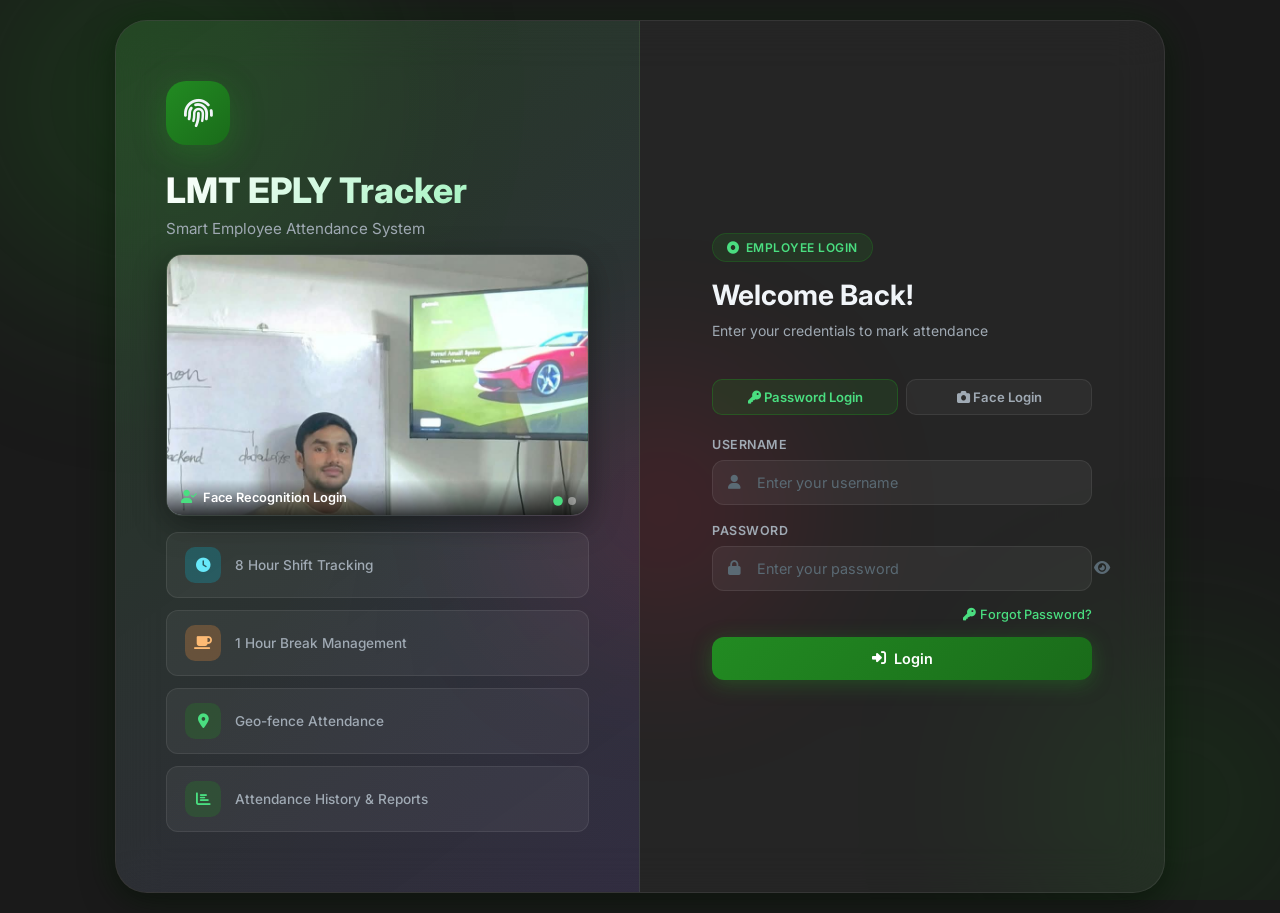
==== commit cc35e05b: "Fix token auth - dashboard and admin panel" ====
--- a/frontend/admin-panel.html
+++ b/frontend/admin-panel.html
@@ -201,9 +201,15 @@
     <script src="js/app.js"></script>
     <script>
         window.addEventListener('DOMContentLoaded', async () => {
+            const token = localStorage.getItem('auth_token');
+            if (!token) {
+                window.location.href = 'login.html';
+                return;
+            }
             try {
                 const auth = await apiCall('/auth/check/');
                 if (!auth.authenticated) {
+                    clearAuthToken();
                     window.location.href = 'login.html';
                     return;
                 }
@@ -211,15 +217,19 @@
                     window.location.href = 'dashboard.html';
                     return;
                 }
-                // Show admin name in navbar
                 const navName = document.getElementById('adminNavName');
                 if (navName) navName.textContent = auth.user.name || 'Admin';
-
                 loadLive();
                 loadOffice();
             } catch (e) {
                 console.error('Admin panel init error:', e);
-                window.location.href = 'login.html';
+                const saved = localStorage.getItem('employee');
+                if (saved) {
+                    loadLive();
+                    loadOffice();
+                } else {
+                    window.location.href = 'login.html';
+                }
             }
         });
 
